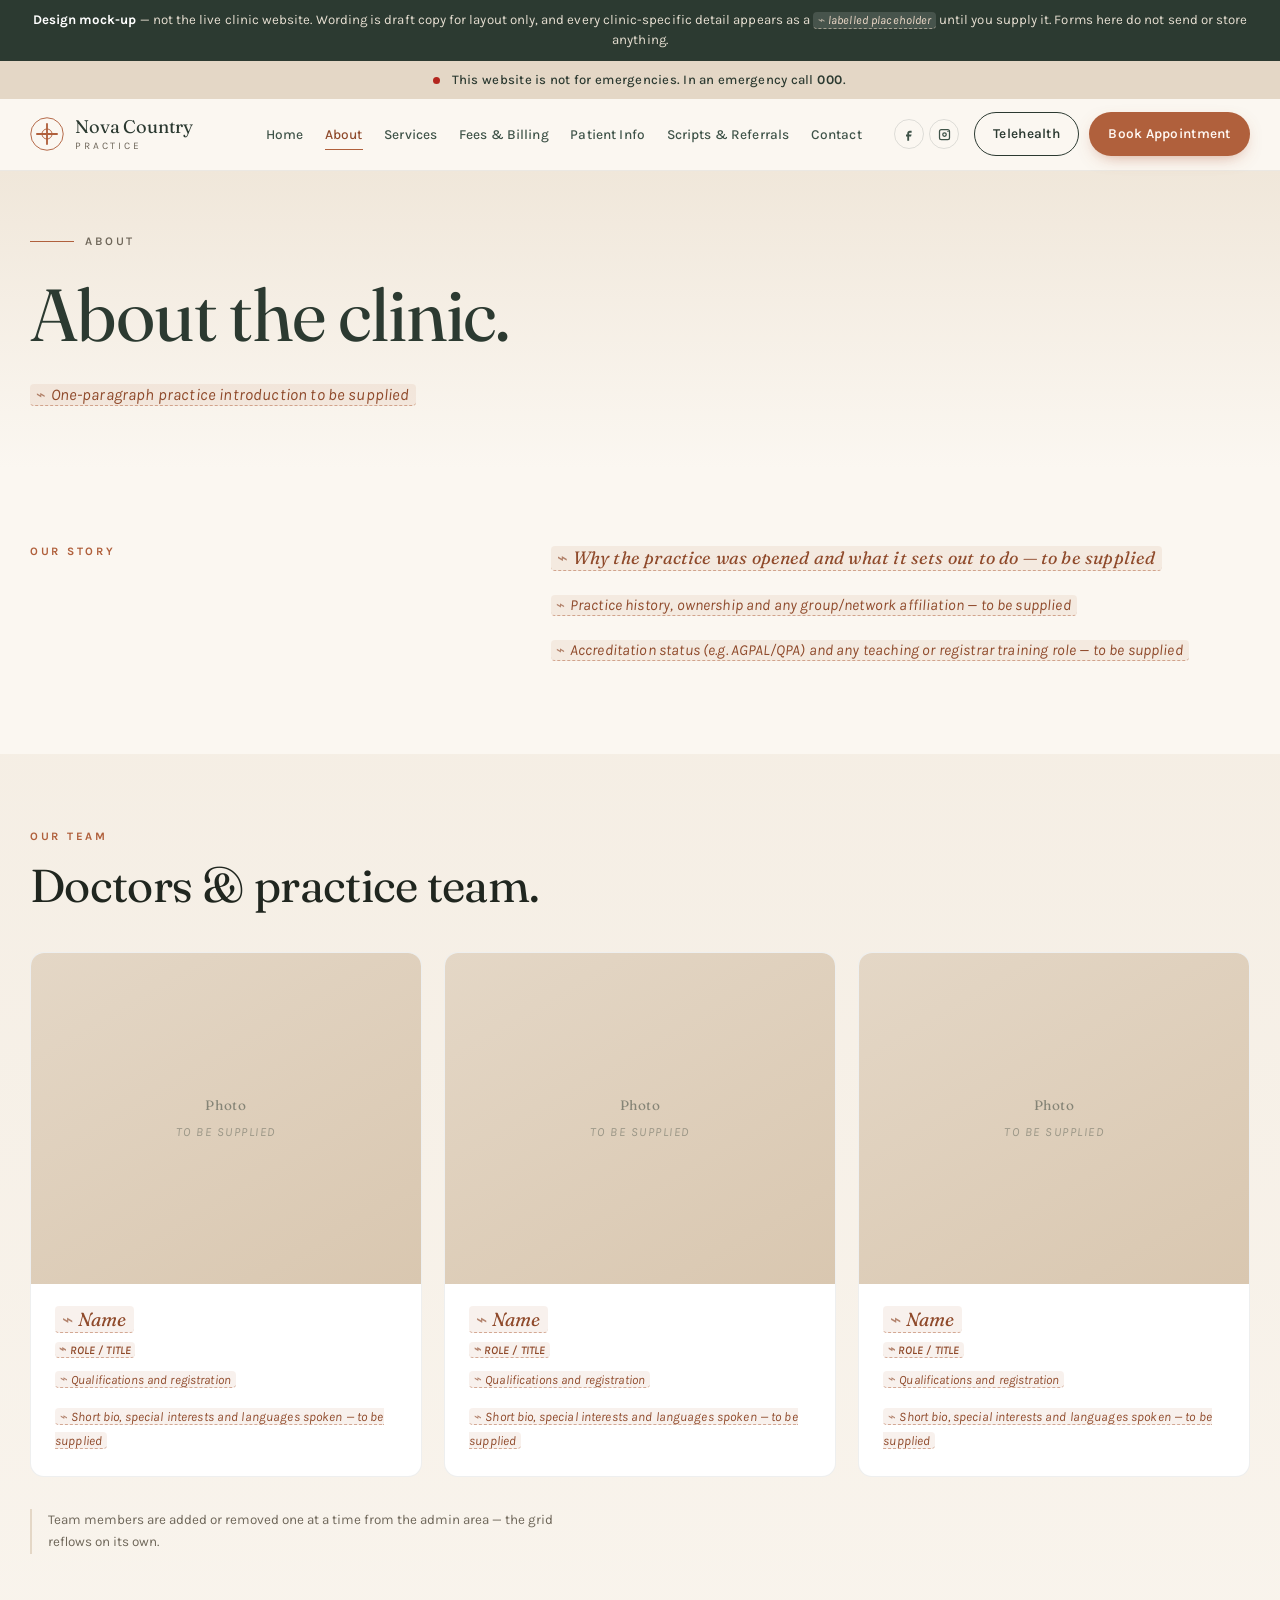
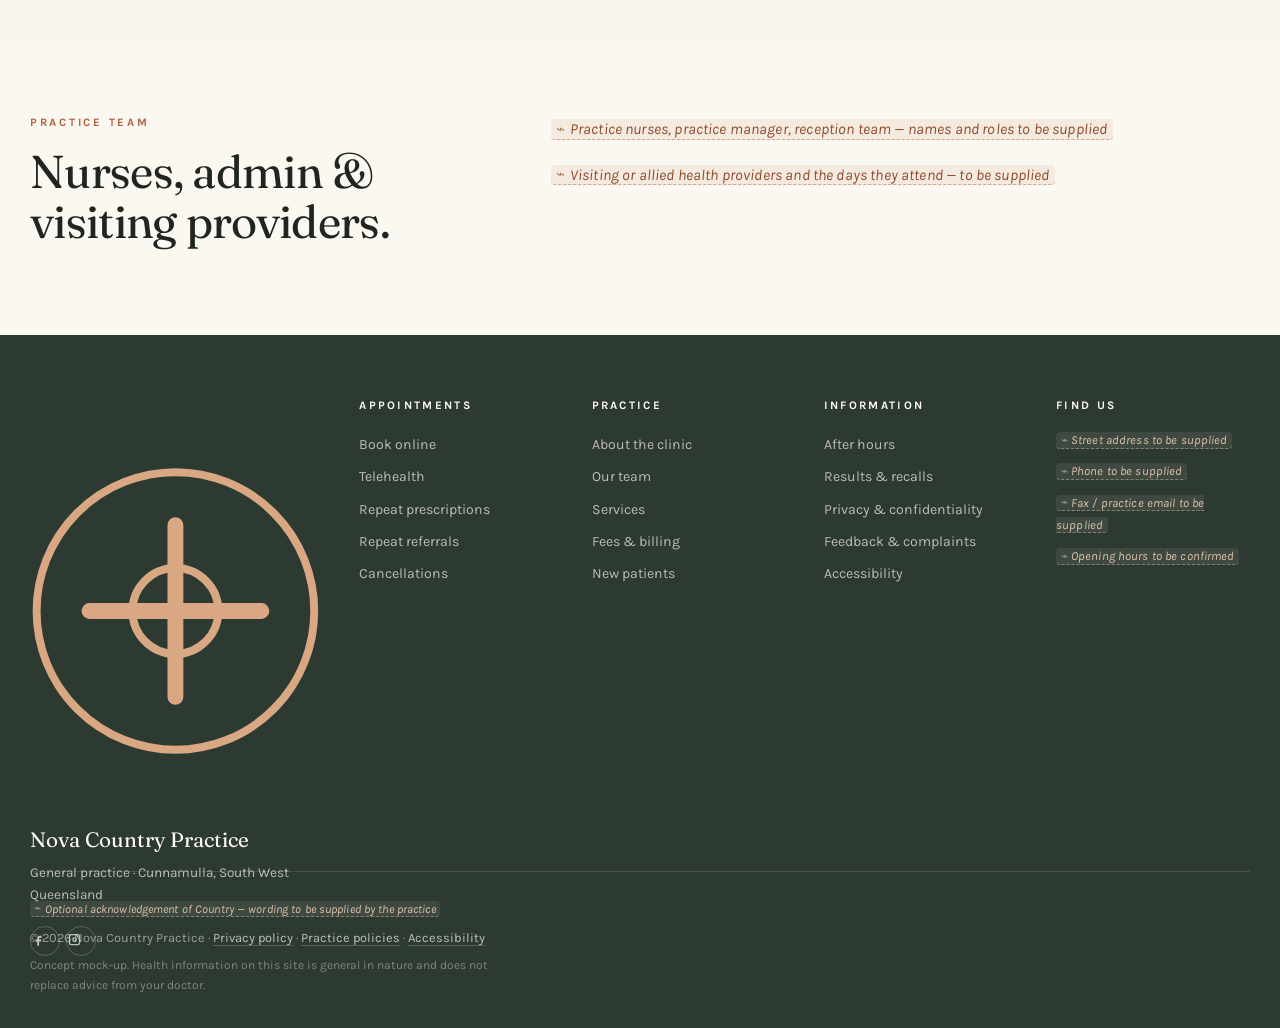
==== about.html @ 1c0fbe4e "Rural clinic website design mock-up" ====
<!doctype html>
<html lang="en-AU">
<head>
<meta charset="utf-8">
<meta name="viewport" content="width=device-width, initial-scale=1">
<title>About the clinic — Nova Country Practice | Design mock-up</title>
<meta name="description" content="About Nova Country Practice and the team.">
<meta name="robots" content="noindex, nofollow">
<link rel="preconnect" href="https://fonts.googleapis.com">
<link rel="preconnect" href="https://fonts.gstatic.com" crossorigin>
<link href="https://fonts.googleapis.com/css2?family=Fraunces:opsz,wght@9..144,300;9..144,400;9..144,500;9..144,600&family=Karla:wght@300;400;500;600;700&display=swap" rel="stylesheet">
<link rel="stylesheet" href="styles.css">
</head>
<body>
<a class="skip" href="#main">Skip to content</a>

<div class="demobar" role="note">
  <strong>Design mock-up</strong> &mdash; not the live clinic website. Wording is draft copy for layout only, and every clinic-specific detail appears as a
  <span class="ph ph--inline">labelled placeholder</span> until you supply it. Forms here do not send or store anything.
</div>

<div class="emerg" role="note">
  <span class="dot" aria-hidden="true"></span>
  This website is not for emergencies. In an emergency call <strong>000</strong>.
</div>

<header class="site">
  <div class="wrap hdr">
    <a class="brand" href="index.html">
      <span class="mark" aria-hidden="true">
        <svg viewBox="0 0 44 44"><circle cx="22" cy="22" r="21" fill="none" stroke="currentColor" stroke-width="1.2"/><path d="M22 9v26M9 22h26" stroke="currentColor" stroke-width="2.4" stroke-linecap="round"/><circle cx="22" cy="22" r="6.5" fill="none" stroke="currentColor" stroke-width="1.2"/></svg>
      </span>
      <span class="brandtext">
        <span class="bt1">Nova Country</span>
        <span class="bt2">Practice</span>
      </span>
    </a>

    <nav class="mainnav" aria-label="Main"><a href="index.html">Home</a><a href="about.html" class="on">About</a><a href="services.html">Services</a><a href="fees.html">Fees &amp; Billing</a><a href="patient-info.html">Patient Info</a><a href="requests.html">Scripts &amp; Referrals</a><a href="contact.html">Contact</a></nav>

    <div class="hdr-actions">
      <div class="socials">
        <a href="#" aria-label="Facebook (link to be supplied)"><svg viewBox="0 0 24 24" aria-hidden="true"><path d="M14 9h3V6h-3c-2.2 0-4 1.8-4 4v2H8v3h2v7h3v-7h3l1-3h-4v-2c0-.6.4-1 1-1z"/></svg></a>
        <a href="#" aria-label="Instagram (link to be supplied)"><svg viewBox="0 0 24 24" aria-hidden="true"><path d="M7 3h10a4 4 0 0 1 4 4v10a4 4 0 0 1-4 4H7a4 4 0 0 1-4-4V7a4 4 0 0 1 4-4zm0 2a2 2 0 0 0-2 2v10c0 1.1.9 2 2 2h10a2 2 0 0 0 2-2V7a2 2 0 0 0-2-2H7zm5 3.2a3.8 3.8 0 1 1 0 7.6 3.8 3.8 0 0 1 0-7.6zm0 2a1.8 1.8 0 1 0 0 3.6 1.8 1.8 0 0 0 0-3.6zM17.5 6a1 1 0 1 1 0 2 1 1 0 0 1 0-2z"/></svg></a>
      </div>
      <a class="btn btn--tele" href="#">Telehealth</a>
      <a class="btn btn--book" href="#">Book Appointment</a>
    </div>

    <button class="burger" aria-label="Menu" aria-expanded="false"><span></span><span></span><span></span></button>
  </div>
  <div class="mobnav" hidden><a href="index.html">Home</a><a href="about.html" class="on">About</a><a href="services.html">Services</a><a href="fees.html">Fees &amp; Billing</a><a href="patient-info.html">Patient Info</a><a href="requests.html">Scripts &amp; Referrals</a><a href="contact.html">Contact</a>
    <div class="mobcta"><a class="btn btn--tele" href="#">Telehealth</a><a class="btn btn--book" href="#">Book Appointment</a></div>
  </div>
</header>
<main id="main">

<section class="phead">
  <div class="wrap">
    <p class="eyebrow"><span class="rule"></span> About</p>
    <h1>About the clinic.</h1>
    <p class="lede"><span class="ph">One-paragraph practice introduction to be supplied</span></p>
  </div>
</section>

<section class="pad">
  <div class="wrap two">
    <div class="two-l"><p class="kicker">Our story</p></div>
    <div class="two-r">
      <p class="big"><span class="ph">Why the practice was opened and what it sets out to do — to be supplied</span></p>
      <p><span class="ph">Practice history, ownership and any group/network affiliation — to be supplied</span></p>
      <p><span class="ph">Accreditation status (e.g. AGPAL/QPA) and any teaching or registrar training role — to be supplied</span></p>
    </div>
  </div>
</section>

<section class="pad alt" id="team">
  <div class="wrap">
    <div class="sechead"><div><p class="kicker">Our team</p><h2>Doctors &amp; practice team.</h2></div></div>
    <div class="team">
      <article class="tm">
        <div class="tm-img"><span class="imgph small">Photo<br><em>to be supplied</em></span></div>
        <h3><span class="ph">Name</span></h3>
        <p class="tm-role"><span class="ph">Role / title</span></p>
        <p class="tm-q"><span class="ph">Qualifications and registration</span></p>
        <p><span class="ph">Short bio, special interests and languages spoken — to be supplied</span></p>
      </article><article class="tm">
        <div class="tm-img"><span class="imgph small">Photo<br><em>to be supplied</em></span></div>
        <h3><span class="ph">Name</span></h3>
        <p class="tm-role"><span class="ph">Role / title</span></p>
        <p class="tm-q"><span class="ph">Qualifications and registration</span></p>
        <p><span class="ph">Short bio, special interests and languages spoken — to be supplied</span></p>
      </article><article class="tm">
        <div class="tm-img"><span class="imgph small">Photo<br><em>to be supplied</em></span></div>
        <h3><span class="ph">Name</span></h3>
        <p class="tm-role"><span class="ph">Role / title</span></p>
        <p class="tm-q"><span class="ph">Qualifications and registration</span></p>
        <p><span class="ph">Short bio, special interests and languages spoken — to be supplied</span></p>
      </article>
    </div>
    <p class="secnote">Team members are added or removed one at a time from the admin area &mdash; the grid reflows on its own.</p>
  </div>
</section>

<section class="pad">
  <div class="wrap two">
    <div class="two-l"><p class="kicker">Practice team</p><h2>Nurses, admin &amp; visiting providers.</h2></div>
    <div class="two-r">
      <p><span class="ph">Practice nurses, practice manager, reception team — names and roles to be supplied</span></p>
      <p><span class="ph">Visiting or allied health providers and the days they attend — to be supplied</span></p>
    </div>
  </div>
</section>

</main>
<footer class="site">
  <div class="wrap">
    <div class="fgrid">
      <div class="fcol fbrand">
        <span class="mark" aria-hidden="true"><svg viewBox="0 0 44 44"><circle cx="22" cy="22" r="21" fill="none" stroke="currentColor" stroke-width="1.2"/><path d="M22 9v26M9 22h26" stroke="currentColor" stroke-width="2.4" stroke-linecap="round"/><circle cx="22" cy="22" r="6.5" fill="none" stroke="currentColor" stroke-width="1.2"/></svg></span>
        <p class="fname">Nova Country Practice</p>
        <p class="fsub">General practice &middot; Cunnamulla, South West Queensland</p>
        <div class="socials socials--f">
          <a href="#" aria-label="Facebook (link to be supplied)"><svg viewBox="0 0 24 24" aria-hidden="true"><path d="M14 9h3V6h-3c-2.2 0-4 1.8-4 4v2H8v3h2v7h3v-7h3l1-3h-4v-2c0-.6.4-1 1-1z"/></svg></a>
          <a href="#" aria-label="Instagram (link to be supplied)"><svg viewBox="0 0 24 24" aria-hidden="true"><path d="M7 3h10a4 4 0 0 1 4 4v10a4 4 0 0 1-4 4H7a4 4 0 0 1-4-4V7a4 4 0 0 1 4-4zm0 2a2 2 0 0 0-2 2v10c0 1.1.9 2 2 2h10a2 2 0 0 0 2-2V7a2 2 0 0 0-2-2H7zm5 3.2a3.8 3.8 0 1 1 0 7.6 3.8 3.8 0 0 1 0-7.6zm0 2a1.8 1.8 0 1 0 0 3.6 1.8 1.8 0 0 0 0-3.6zM17.5 6a1 1 0 1 1 0 2 1 1 0 0 1 0-2z"/></svg></a>
        </div>
      </div>
      <div class="fcol">
        <h4>Appointments</h4>
        <a href="#">Book online</a>
        <a href="#">Telehealth</a>
        <a href="requests.html">Repeat prescriptions</a>
        <a href="requests.html">Repeat referrals</a>
        <a href="patient-info.html#cancel">Cancellations</a>
      </div>
      <div class="fcol">
        <h4>Practice</h4>
        <a href="about.html">About the clinic</a>
        <a href="about.html#team">Our team</a>
        <a href="services.html">Services</a>
        <a href="fees.html">Fees &amp; billing</a>
        <a href="patient-info.html#new">New patients</a>
      </div>
      <div class="fcol">
        <h4>Information</h4>
        <a href="patient-info.html#afterhours">After hours</a>
        <a href="patient-info.html#results">Results &amp; recalls</a>
        <a href="patient-info.html#privacy">Privacy &amp; confidentiality</a>
        <a href="patient-info.html#feedback">Feedback &amp; complaints</a>
        <a href="patient-info.html#access">Accessibility</a>
      </div>
      <div class="fcol">
        <h4>Find us</h4>
        <p class="fline"><span class="ph">Street address to be supplied</span></p>
        <p class="fline"><span class="ph">Phone to be supplied</span></p>
        <p class="fline"><span class="ph">Fax / practice email to be supplied</span></p>
        <p class="fline"><span class="ph">Opening hours to be confirmed</span></p>
      </div>
    </div>
    <div class="fbot">
      <p class="ack"><span class="ph">Optional acknowledgement of Country — wording to be supplied by the practice</span></p>
      <p class="fmeta">&copy; <span class="yr">2026</span> Nova Country Practice &middot; <a href="patient-info.html#privacy">Privacy policy</a> &middot; <a href="patient-info.html#policies">Practice policies</a> &middot; <a href="patient-info.html#access">Accessibility</a></p>
      <p class="fmeta small">Concept mock-up. Health information on this site is general in nature and does not replace advice from your doctor.</p>
    </div>
  </div>
</footer>
<script src="app.js"></script>
</body>
</html>
---- styles.css ----
/* Nova Country Practice — concept mock-up
   Palette: bone / sand / clay / eucalypt. Type: Fraunces + Karla. */

:root{
  --bone:#FBF7F1;
  --sand:#F0E7DA;
  --sand-2:#E4D7C6;
  --clay:#B0603C;
  --clay-dk:#8F4A2B;
  --euc:#2C3A31;
  --euc-2:#3F5348;
  --sage:#7E9080;
  --ink:#20261F;
  --muted:#6E6659;
  --line:rgba(44,58,49,.14);
  --line-2:rgba(44,58,49,.08);
  --white:#fff;
  --shadow:0 1px 2px rgba(44,58,49,.05), 0 8px 24px -12px rgba(44,58,49,.18);
  --shadow-lg:0 2px 4px rgba(44,58,49,.05), 0 24px 60px -24px rgba(44,58,49,.28);
  --r:14px;
  --maxw:1220px;
  --serif:"Fraunces",Georgia,"Times New Roman",serif;
  --sans:"Karla","Helvetica Neue",Helvetica,sans-serif;
}

*,*::before,*::after{box-sizing:border-box}
html{-webkit-text-size-adjust:100%;scroll-behavior:smooth;scroll-padding-top:120px}
body{
  margin:0;background:var(--bone);color:var(--ink);
  font-family:var(--sans);font-size:17px;line-height:1.65;font-weight:400;
  -webkit-font-smoothing:antialiased;
}
img{max-width:100%;display:block}
a{color:inherit}
h1,h2,h3,h4{font-family:var(--serif);font-weight:400;letter-spacing:-.015em;line-height:1.08;margin:0}
h1{font-size:clamp(2.6rem,6.4vw,4.6rem)}
h2{font-size:clamp(1.9rem,3.6vw,2.9rem)}
h3{font-size:1.32rem;line-height:1.25}
h4{font-size:1.05rem;letter-spacing:0}
p{margin:0 0 1em}
em{font-style:italic}
.wrap{width:min(100% - 2.6rem,var(--maxw));margin-inline:auto}

.skip{position:absolute;left:-9999px;top:0;background:var(--euc);color:var(--bone);padding:.7rem 1.1rem;z-index:200;border-radius:0 0 8px 0}
.skip:focus{left:0}
:focus-visible{outline:2.5px solid var(--clay);outline-offset:3px;border-radius:3px}

/* ---------- placeholder chips ---------- */
.ph{
  display:inline;background:rgba(176,96,60,.09);color:var(--clay-dk);
  border-bottom:1.5px dashed rgba(176,96,60,.5);
  padding:.06em .38em;border-radius:4px;
  font-size:.9em;font-style:italic;letter-spacing:.01em;
}
.ph::before{content:"⌁ ";font-style:normal;opacity:.65}
.ph--inline{background:rgba(176,96,60,.14)}

/* ---------- top bars ---------- */
.demobar{
  background:var(--euc);color:#E7DFD2;font-size:.83rem;line-height:1.55;
  padding:.62rem 1.3rem;text-align:center;letter-spacing:.005em;
}
.demobar strong{color:var(--white);font-weight:700}
.demobar .ph{background:rgba(255,255,255,.13);color:#F0DCCB;border-bottom-color:rgba(240,220,203,.55)}
.emerg{
  background:var(--sand-2);color:var(--euc);font-size:.82rem;font-weight:500;
  padding:.5rem 1.3rem;text-align:center;letter-spacing:.02em;
}
.emerg strong{font-weight:700;letter-spacing:.06em}
.emerg .dot{display:inline-block;width:7px;height:7px;border-radius:50%;background:#B3261E;margin-right:.5rem;vertical-align:middle;animation:pulse 2.4s ease-in-out infinite}
@keyframes pulse{0%,100%{opacity:1}50%{opacity:.35}}

/* ---------- header ---------- */
header.site{position:sticky;top:0;z-index:100;background:rgba(251,247,241,.93);backdrop-filter:blur(12px);border-bottom:1px solid var(--line-2)}
.hdr{display:flex;align-items:center;gap:1.6rem;padding:.85rem 0}
.brand{display:flex;align-items:center;gap:.7rem;text-decoration:none;flex-shrink:0}
.mark{width:34px;height:34px;color:var(--clay);flex-shrink:0}
.mark svg{width:100%;height:100%;display:block}
.brandtext{display:flex;flex-direction:column;line-height:1}
.bt1{font-family:var(--serif);font-size:1.14rem;letter-spacing:-.01em;color:var(--euc)}
.bt2{font-family:var(--sans);font-size:.63rem;letter-spacing:.28em;text-transform:uppercase;color:var(--muted);margin-top:.3rem}

.mainnav{display:flex;gap:1.35rem;margin-left:auto;flex-wrap:wrap}
.mainnav a{
  text-decoration:none;font-size:.855rem;font-weight:500;color:var(--euc-2);
  letter-spacing:.01em;padding:.35rem 0;position:relative;white-space:nowrap;
}
.mainnav a::after{content:"";position:absolute;left:0;right:100%;bottom:.05rem;height:1.5px;background:var(--clay);transition:right .28s cubic-bezier(.2,.7,.3,1)}
.mainnav a:hover::after,.mainnav a.on::after{right:0}
.mainnav a.on{color:var(--clay-dk)}

.hdr-actions{display:flex;align-items:center;gap:.6rem;margin-left:.4rem}
.socials{display:flex;gap:.35rem;margin-right:.3rem}
.socials a{width:30px;height:30px;display:grid;place-items:center;border:1px solid var(--line);border-radius:50%;color:var(--euc-2);transition:.22s}
.socials a svg{width:15px;height:15px;fill:currentColor}
.socials a:hover{background:var(--euc);color:var(--bone);border-color:var(--euc)}

.btn{
  display:inline-flex;align-items:center;justify-content:center;gap:.5rem;
  font-family:var(--sans);font-size:.85rem;font-weight:600;letter-spacing:.02em;
  text-decoration:none;padding:.62rem 1.15rem;border-radius:999px;border:1.5px solid transparent;
  cursor:pointer;transition:transform .2s cubic-bezier(.2,.7,.3,1),background .2s,color .2s,box-shadow .2s;white-space:nowrap;
}
.btn--book{background:var(--clay);color:#FFF8F3;box-shadow:0 6px 18px -8px rgba(176,96,60,.7)}
.btn--book:hover{background:var(--clay-dk);transform:translateY(-2px)}
.btn--tele{background:transparent;color:var(--euc);border-color:var(--euc)}
.btn--tele:hover{background:var(--euc);color:var(--bone);transform:translateY(-2px)}
.btn--outline{background:var(--white);color:var(--euc);border-color:var(--line);box-shadow:var(--shadow)}
.btn--outline:hover{border-color:var(--euc);transform:translateY(-2px)}
.btn.big{font-size:.95rem;padding:.92rem 1.7rem}

.burger{display:none;background:none;border:0;padding:.5rem;cursor:pointer;flex-direction:column;gap:5px;margin-left:auto}
.burger span{display:block;width:24px;height:1.8px;background:var(--euc);transition:.25s}
.burger[aria-expanded="true"] span:nth-child(1){transform:translateY(6.8px) rotate(45deg)}
.burger[aria-expanded="true"] span:nth-child(2){opacity:0}
.burger[aria-expanded="true"] span:nth-child(3){transform:translateY(-6.8px) rotate(-45deg)}
.mobnav{display:none;flex-direction:column;padding:.5rem 1.3rem 1.4rem;border-top:1px solid var(--line-2);background:var(--bone)}
.mobnav a{text-decoration:none;padding:.75rem 0;border-bottom:1px solid var(--line-2);font-weight:500;font-size:1rem}
.mobcta{display:flex;gap:.6rem;margin-top:1.1rem}
.mobcta .btn{flex:1}

/* ---------- hero ---------- */
.hero{position:relative;overflow:hidden;background:
  radial-gradient(80% 120% at 88% 8%,rgba(224,207,186,.85) 0%,rgba(240,231,218,0) 60%),
  linear-gradient(180deg,var(--bone) 0%,var(--sand) 100%)}
.hero-in{display:grid;grid-template-columns:1.05fr .95fr;gap:4rem;align-items:center;padding:5.2rem 0 5.6rem;position:relative;z-index:2}
.eyebrow{display:flex;align-items:center;gap:.7rem;font-size:.73rem;letter-spacing:.24em;text-transform:uppercase;color:var(--muted);font-weight:600;margin-bottom:1.5rem}
.eyebrow .rule{width:44px;height:1.5px;background:var(--clay);display:block}
.hero h1{color:var(--euc)}
.hero h1 em{color:var(--clay);font-style:italic}
.lede{font-size:1.13rem;color:var(--muted);max-width:34ch;margin-top:1.5rem;line-height:1.7}
.hero-cta{display:flex;gap:.8rem;flex-wrap:wrap;margin-top:2.2rem}
.hero-note{font-size:.85rem;color:var(--muted);margin-top:1.4rem}

.hero-copy>*{animation:rise .8s cubic-bezier(.2,.7,.3,1) backwards}
.hero-copy>*:nth-child(1){animation-delay:.05s}
.hero-copy>*:nth-child(2){animation-delay:.14s}
.hero-copy>*:nth-child(3){animation-delay:.23s}
.hero-copy>*:nth-child(4){animation-delay:.32s}
.hero-copy>*:nth-child(5){animation-delay:.4s}
@keyframes rise{from{opacity:0;transform:translateY(16px)}to{opacity:1;transform:none}}

.hero-art{position:relative;animation:rise .9s .3s cubic-bezier(.2,.7,.3,1) backwards}
.hero-img{
  aspect-ratio:4/4.5;border-radius:220px 220px 18px 18px;overflow:hidden;
  background:linear-gradient(150deg,var(--sand-2),#D9C7B0 55%,#CBB79E);
  display:grid;place-items:center;box-shadow:var(--shadow-lg);border:1px solid rgba(255,255,255,.5);
}
.imgph{
  font-family:var(--serif);font-size:1rem;color:rgba(44,58,49,.5);text-align:center;
  letter-spacing:.04em;line-height:1.6;padding:1rem;
}
.imgph em{display:block;font-size:.78rem;font-family:var(--sans);letter-spacing:.12em;text-transform:uppercase;margin-top:.4rem;opacity:.75}
.imgph.small{font-size:.85rem}
.hero-card{
  position:absolute;left:-2.2rem;bottom:2.4rem;background:var(--white);border-radius:var(--r);
  padding:1.1rem 1.3rem;box-shadow:var(--shadow-lg);border:1px solid var(--line-2);min-width:230px;
}
.hc-t{font-size:.68rem;letter-spacing:.2em;text-transform:uppercase;color:var(--clay);font-weight:700;margin:0 0 .5rem}
.hc-h{margin:0 0 .35rem;font-size:.9rem}
.hc-p{margin:0;font-size:.9rem}
.grain{position:absolute;inset:0;pointer-events:none;opacity:.35;z-index:1;
  background-image:url("data:image/svg+xml,%3Csvg xmlns='http://www.w3.org/2000/svg' width='160' height='160'%3E%3Cfilter id='n'%3E%3CfeTurbulence type='fractalNoise' baseFrequency='.85' numOctaves='3'/%3E%3C/filter%3E%3Crect width='160' height='160' filter='url(%23n)' opacity='.42'/%3E%3C/svg%3E")}

/* ---------- quick access ---------- */
.quick{margin-top:-2.6rem;position:relative;z-index:5;padding-bottom:4.5rem}
.qgrid{display:grid;grid-template-columns:repeat(4,1fr);gap:1px;background:var(--line);border:1px solid var(--line);border-radius:var(--r);overflow:hidden;box-shadow:var(--shadow-lg)}
.q{
  background:var(--white);padding:1.35rem 1.25rem 1.4rem;text-decoration:none;display:block;
  transition:background .25s,transform .25s;position:relative;
}
.q:hover{background:#FFFDFA}
.q-ico{display:grid;place-items:center;width:38px;height:38px;border-radius:11px;background:var(--sand);color:var(--clay);margin-bottom:.9rem;transition:background .3s,color .3s,transform .3s}
.q-ico svg{width:20px;height:20px}
.q:hover .q-ico{background:var(--clay);color:#FFF6EF;transform:translateY(-2px)}
.q-t{display:block;font-family:var(--serif);font-size:1.06rem;color:var(--euc);margin-bottom:.22rem}
.q-s{display:block;font-size:.8rem;color:var(--muted)}
.q::after{content:"→";position:absolute;right:1.1rem;top:1.2rem;color:var(--clay);opacity:0;transform:translateX(-6px);transition:.28s;font-size:.95rem}
.q:hover::after{opacity:1;transform:none}

/* ---------- generic sections ---------- */
.pad{padding:4.6rem 0}
.alt{background:linear-gradient(180deg,rgba(240,231,218,.55),rgba(240,231,218,.2))}
.kicker{font-size:.71rem;letter-spacing:.24em;text-transform:uppercase;color:var(--clay);font-weight:700;margin-bottom:.9rem}
.two{display:grid;grid-template-columns:.8fr 1.2fr;gap:3.4rem}
.two-l h2{margin-bottom:.9rem}
.two-r .big{font-size:1.24rem;font-family:var(--serif);line-height:1.5;color:var(--euc);margin-bottom:1.1rem}
.two-r p{color:var(--muted)}
.intro{padding:5rem 0 4rem}
.sechead{display:flex;justify-content:space-between;align-items:flex-end;gap:2rem;margin-bottom:2.6rem;flex-wrap:wrap}
.tlink{text-decoration:none;font-size:.87rem;font-weight:600;color:var(--clay-dk);border-bottom:1.5px solid rgba(176,96,60,.35);padding-bottom:.15rem;white-space:nowrap;transition:.2s}
.tlink em{font-style:normal;display:inline-block;transition:transform .25s}
.tlink:hover{border-color:var(--clay)}
.tlink:hover em{transform:translateX(4px)}
.secnote{font-size:.84rem;color:var(--muted);margin-top:2rem;padding-left:1rem;border-left:2px solid var(--sand-2);max-width:70ch}
.tiny{font-size:.82rem;color:var(--muted)}

/* ---------- services ---------- */
.services{padding:4.4rem 0 5rem}
.svcgrid{display:grid;grid-template-columns:repeat(3,1fr);gap:1.1rem}
.svc{
  background:var(--white);border:1px solid var(--line-2);border-radius:var(--r);padding:1.7rem 1.5rem 1.6rem;
  position:relative;transition:transform .3s cubic-bezier(.2,.7,.3,1),box-shadow .3s,border-color .3s;
}
.svc:hover{transform:translateY(-4px);box-shadow:var(--shadow-lg);border-color:rgba(176,96,60,.3)}
.svc-n{font-family:var(--serif);font-size:.78rem;color:var(--clay);letter-spacing:.14em;display:block;margin-bottom:.9rem}
.svc h3{color:var(--euc);margin-bottom:.6rem}
.svc p{font-size:.92rem;color:var(--muted);margin:0}
.svc-more{display:inline-block;margin-top:1rem;font-size:.82rem;font-weight:600;color:var(--clay-dk)}
.svc-more em{font-style:normal;display:inline-block;transition:transform .25s}
.svc:hover .svc-more em{transform:translateX(4px)}
.addbox{margin-top:2.6rem;background:var(--white);border:1px dashed rgba(176,96,60,.4);border-radius:var(--r);padding:1.6rem 1.7rem;max-width:62ch}
.addbox h3{margin-bottom:.5rem;font-size:1.1rem}
.addbox p{margin:0;font-size:.92rem;color:var(--muted)}

/* ---------- requests teaser ---------- */
.requests{padding:4.6rem 0;background:var(--euc);color:#E9E2D6}
.requests .kicker{color:#D9A882}
.requests h2{color:#FDF9F3}
.requests p{color:rgba(233,226,214,.82)}
.requests .btn--outline{background:transparent;color:#F3EDE3;border-color:rgba(255,255,255,.3)}
.requests .btn--outline:hover{background:#F3EDE3;color:var(--euc)}
.reqbtns{display:flex;gap:.7rem;flex-wrap:wrap;margin-top:1.6rem}
.notice{background:rgba(255,255,255,.06);border:1px solid rgba(255,255,255,.14);border-left:3px solid #D9A882;border-radius:10px;padding:1.5rem 1.6rem}
.notice h4{color:#FDF9F3;margin-bottom:.7rem}
.notice p:last-child{margin-bottom:0}
.notice strong{color:#FDF9F3}
.requests .ph{background:rgba(217,168,130,.18);color:#EBC9AC;border-bottom-color:rgba(235,201,172,.5)}

/* ---------- visit ---------- */
.visit{padding:4.8rem 0}
.visitgrid{display:grid;grid-template-columns:.9fr .9fr 1.2fr;gap:1.2rem}
.vcard{background:var(--white);border:1px solid var(--line-2);border-radius:var(--r);padding:1.7rem 1.6rem}
.vcard h3{margin-bottom:1.1rem;color:var(--euc)}
.vcard--map{padding:0;overflow:hidden}
.hours{width:100%;border-collapse:collapse;font-size:.9rem}
.hours th{text-align:left;font-weight:500;color:var(--euc);padding:.45rem 0;border-bottom:1px solid var(--line-2);font-family:var(--sans)}
.hours td{text-align:right;padding:.45rem 0;border-bottom:1px solid var(--line-2);color:var(--muted)}
.dl{display:grid;grid-template-columns:auto 1fr;gap:.55rem 1.2rem;margin:0;font-size:.9rem}
.dl dt{color:var(--euc);font-weight:600}
.dl dd{margin:0;color:var(--muted);text-align:right}
.mapph{
  height:100%;min-height:260px;display:grid;place-items:center;text-align:center;padding:1.5rem;
  background:
    linear-gradient(90deg,rgba(255,255,255,.55) 1px,transparent 1px) 0 0/38px 38px,
    linear-gradient(rgba(255,255,255,.55) 1px,transparent 1px) 0 0/38px 38px,
    linear-gradient(150deg,#DFD3C0,#E9E0D2);
  font-family:var(--serif);color:rgba(44,58,49,.55);font-size:1.05rem;line-height:1.5;
}
.mapph em{display:block;font-family:var(--sans);font-size:.76rem;letter-spacing:.06em;text-transform:uppercase;margin-top:.5rem;opacity:.8;font-style:normal;max-width:26ch}
.mapph.tall{min-height:330px;border-radius:var(--r);border:1px solid var(--line-2);margin-bottom:2rem}

/* ---------- after hours ---------- */
.afterhours{padding:4.4rem 0;background:linear-gradient(180deg,rgba(240,231,218,.35),rgba(240,231,218,.75))}
.ahgrid{display:grid;grid-template-columns:repeat(3,1fr);gap:1.1rem}
.ah{background:var(--white);border-radius:var(--r);padding:1.5rem 1.4rem;border:1px solid var(--line-2)}
.ah h4{color:var(--clay-dk);margin-bottom:.7rem;font-family:var(--sans);font-size:.74rem;letter-spacing:.2em;text-transform:uppercase;font-weight:700}
.ah p{font-size:.9rem;color:var(--muted)}
.ah p:last-child{margin-bottom:0}
.ahbig{font-family:var(--serif);font-size:1.6rem;color:var(--euc);margin-bottom:.6rem}
.ahbig strong{color:#B3261E;font-weight:400}

/* ---------- cta ---------- */
.cta{padding:5rem 0;background:var(--sand-2);text-align:center}
.ctain h2{color:var(--euc);margin-bottom:.7rem}
.ctain p{color:var(--muted)}
.ctain .hero-cta{justify-content:center}

/* ---------- page head ---------- */
.phead{padding:3.8rem 0 2.6rem;background:linear-gradient(180deg,var(--sand) 0%,rgba(240,231,218,0) 100%)}
.phead h1{color:var(--euc);max-width:18ch}
.phead .lede{max-width:60ch}

/* ---------- team ---------- */
.team{display:grid;grid-template-columns:repeat(3,1fr);gap:1.4rem}
.tm{background:var(--white);border:1px solid var(--line-2);border-radius:var(--r);overflow:hidden;padding-bottom:1.5rem}
.tm-img{aspect-ratio:4/3.4;background:linear-gradient(150deg,var(--sand-2),#D9C7B0);display:grid;place-items:center;margin-bottom:1.3rem}
.tm h3,.tm p{padding-inline:1.5rem}
.tm h3{margin-bottom:.4rem}
.tm-role{font-size:.8rem;letter-spacing:.14em;text-transform:uppercase;color:var(--clay);font-weight:600;margin-bottom:.5rem}
.tm-q{font-size:.88rem;color:var(--euc-2)}
.tm p:last-child{margin-bottom:0;font-size:.9rem;color:var(--muted)}

/* ---------- fees table ---------- */
.fees{width:100%;border-collapse:collapse;background:var(--white);border:1px solid var(--line-2);border-radius:var(--r);overflow:hidden;font-size:.92rem}
.fees th{background:var(--euc);color:#EFE8DC;text-align:left;padding:.85rem 1.1rem;font-family:var(--sans);font-weight:600;font-size:.78rem;letter-spacing:.1em;text-transform:uppercase}
.fees td{padding:.8rem 1.1rem;border-top:1px solid var(--line-2);color:var(--muted)}

/* ---------- patient info ---------- */
.piwrap{display:grid;grid-template-columns:250px 1fr;gap:3.4rem;align-items:start}
.pinav{position:sticky;top:150px;display:flex;flex-direction:column;gap:.15rem}
.pinav a{text-decoration:none;font-size:.88rem;color:var(--muted);padding:.34rem .7rem;border-left:2px solid var(--line-2);transition:.2s}
.pinav a:hover{color:var(--clay-dk);border-color:var(--clay);background:rgba(176,96,60,.05)}
.pibody{display:flex;flex-direction:column;gap:2.4rem}
.pi{background:var(--white);border:1px solid var(--line-2);border-radius:var(--r);padding:1.9rem 2rem;scroll-margin-top:140px}
.pi h2{font-size:1.5rem;color:var(--euc);margin-bottom:.9rem}
.pi p{color:var(--muted);font-size:.96rem}
.pi p:last-child{margin-bottom:0}

/* ---------- forms ---------- */
.formwarn{
  background:#FFF6EE;border:1px solid rgba(176,96,60,.35);border-left:3px solid var(--clay);
  border-radius:10px;padding:1rem 1.2rem;font-size:.89rem;color:var(--muted);margin-bottom:2.2rem;
}
.formwarn strong{color:var(--clay-dk)}
.tabs{display:flex;gap:.4rem;margin-bottom:2rem;flex-wrap:wrap}
.tab{
  text-decoration:none;font-size:.86rem;font-weight:600;padding:.6rem 1.2rem;border-radius:999px;
  border:1px solid var(--line);color:var(--euc-2);background:var(--white);transition:.2s
}
.tab:hover{border-color:var(--euc)}
.tab.on{background:var(--euc);color:var(--bone);border-color:var(--euc)}
.formwrap{display:grid;grid-template-columns:.75fr 1.25fr;gap:3rem;margin-bottom:4rem;scroll-margin-top:150px}
.fintro{position:sticky;top:150px;align-self:start}
.fintro h2{color:var(--euc);margin-bottom:.8rem;font-size:1.7rem}
.fintro p{color:var(--muted);font-size:.95rem}
.ticks{list-style:none;padding:0;margin:1.4rem 0 0;font-size:.88rem;color:var(--muted)}
.ticks li{padding-left:1.5rem;position:relative;margin-bottom:.7rem;line-height:1.55}
.ticks li::before{content:"";position:absolute;left:0;top:.5em;width:7px;height:7px;border-radius:50%;background:var(--clay);opacity:.55}
.frm{background:var(--white);border:1px solid var(--line-2);border-radius:var(--r);padding:2rem 2rem 1.9rem;box-shadow:var(--shadow)}
.frm fieldset{border:0;padding:0;margin:0 0 2rem}
.frm legend{font-family:var(--sans);font-size:.72rem;letter-spacing:.2em;text-transform:uppercase;color:var(--clay-dk);font-weight:700;margin-bottom:1.1rem;padding:0}
.fgrid2{display:grid;grid-template-columns:1fr 1fr;gap:1rem 1.2rem;margin-bottom:1rem}
.f{display:block;margin-bottom:1rem}
.flab{display:block;font-size:.83rem;font-weight:600;color:var(--euc);margin-bottom:.4rem}
.req{color:var(--clay)}
.f input,.f select,.f textarea{
  width:100%;font-family:var(--sans);font-size:.95rem;color:var(--ink);
  padding:.68rem .85rem;border:1px solid var(--line);border-radius:9px;background:#FDFBF8;
  transition:border-color .2s,box-shadow .2s;
}
.f input:focus,.f select:focus,.f textarea:focus{border-color:var(--clay);box-shadow:0 0 0 3px rgba(176,96,60,.12);outline:none}
.f input:disabled,.f select:disabled,.f textarea:disabled{background:var(--sand);color:var(--muted);cursor:not-allowed}
.f textarea{resize:vertical}
.fnote{display:block;font-size:.76rem;color:var(--muted);margin-top:.35rem}
.consent{display:flex;flex-direction:column;gap:.85rem}
.chk{display:flex;gap:.7rem;align-items:flex-start;font-size:.88rem;color:var(--muted);line-height:1.5;cursor:pointer}
.chk input{margin-top:.28rem;width:16px;height:16px;accent-color:var(--clay);flex-shrink:0}
.chk strong{color:var(--euc)}
.paybox{background:var(--sand);border-radius:10px;padding:1.1rem 1.2rem;margin-bottom:1.6rem;position:relative;font-size:.88rem;color:var(--muted)}
.paybox p{margin:0}
.paybox strong{color:var(--euc)}
.paylab{position:absolute;top:-.6rem;left:1.1rem;background:var(--euc);color:var(--bone);font-size:.62rem;letter-spacing:.16em;text-transform:uppercase;padding:.18rem .55rem;border-radius:999px;font-weight:700}
.formfoot{font-size:.8rem;color:var(--muted);margin:1.2rem 0 0}
.formfoot strong{color:#B3261E}
.formmsg{background:var(--euc);color:#EFE8DC;border-radius:10px;padding:.9rem 1.1rem;font-size:.87rem;margin-top:1rem}

/* ---------- contact ---------- */
.contactgrid{display:grid;grid-template-columns:1fr 1fr;gap:3.4rem}
.ccol h2{font-size:1.5rem;color:var(--euc);margin:0 0 1.1rem}
.ccol h2+.hours,.ccol h2+.dl{margin-bottom:1.4rem}
.ccol .hours{margin-bottom:1.2rem}
.ccol .dl{margin-bottom:1rem}
.ccol .hero-cta{margin-top:1.6rem}
.socials--big a{width:44px;height:44px}
.socials--big a svg{width:20px;height:20px}

/* ---------- footer ---------- */
footer.site{background:var(--euc);color:rgba(233,226,214,.78);padding:4rem 0 2rem;margin-top:0;font-size:.9rem}
footer .ph{background:rgba(255,255,255,.08);color:#E2C4AB;border-bottom-color:rgba(226,196,171,.45)}
.fgrid{display:grid;grid-template-columns:1.5fr repeat(4,1fr);gap:2.4rem}
.fcol h4{color:#FDF9F3;font-family:var(--sans);font-size:.72rem;letter-spacing:.2em;text-transform:uppercase;margin-bottom:1.1rem;font-weight:700}
.fcol a{display:block;text-decoration:none;padding:.28rem 0;color:rgba(233,226,214,.78);font-size:.88rem;transition:color .2s}
.fcol a:hover{color:#FDF9F3}
.fbrand .mark{color:#D9A882;margin-bottom:1rem}
.fname{font-family:var(--serif);font-size:1.3rem;color:#FDF9F3;margin-bottom:.3rem}
.fsub{font-size:.85rem;margin-bottom:1.2rem}
.socials--f a{border-color:rgba(255,255,255,.22);color:rgba(233,226,214,.8)}
.socials--f a:hover{background:#D9A882;color:var(--euc);border-color:#D9A882}
.fline{margin-bottom:.55rem;font-size:.85rem}
.fbot{border-top:1px solid rgba(255,255,255,.12);margin-top:3rem;padding-top:1.6rem;display:flex;flex-direction:column;gap:.5rem}
.ack{font-size:.82rem;margin:0}
.fmeta{font-size:.8rem;margin:0;color:rgba(233,226,214,.6)}
.fmeta a{color:rgba(233,226,214,.8);text-decoration:none;border-bottom:1px solid rgba(255,255,255,.2)}
.fmeta.small{font-size:.75rem;opacity:.75;max-width:70ch}

/* ---------- responsive ---------- */
@media (max-width:1080px){
  .mainnav{display:none}
  .burger{display:flex}
  .hdr-actions{display:none}
  .qgrid{grid-template-columns:repeat(2,1fr)}
  .svcgrid{grid-template-columns:repeat(2,1fr)}
  .visitgrid{grid-template-columns:1fr 1fr}
  .vcard--map{grid-column:1/-1;min-height:280px}
  .team{grid-template-columns:1fr 1fr}
  .fgrid{grid-template-columns:1fr 1fr 1fr}
}
@media (max-width:860px){
  body{font-size:16px}
  .hero-in{grid-template-columns:1fr;gap:3rem;padding:3.4rem 0 4rem}
  .hero-art{max-width:420px}
  .hero-card{left:auto;right:0;bottom:1.4rem}
  .lede{max-width:none}
  .two,.contactgrid,.piwrap,.formwrap{grid-template-columns:1fr;gap:2rem}
  .fintro{position:static}
  .pinav{position:static;flex-direction:row;flex-wrap:wrap;gap:.4rem}
  .pinav a{border-left:0;border:1px solid var(--line-2);border-radius:999px;font-size:.8rem}
  .ahgrid{grid-template-columns:1fr}
  .quick{margin-top:-1.5rem}
}
@media (max-width:620px){
  .qgrid{grid-template-columns:1fr}
  .svcgrid{grid-template-columns:1fr}
  .visitgrid{grid-template-columns:1fr}
  .team{grid-template-columns:1fr}
  .fgrid{grid-template-columns:1fr 1fr;gap:1.8rem}
  .fgrid2{grid-template-columns:1fr}
  .frm{padding:1.4rem 1.2rem}
  .fees{font-size:.82rem}
  .fees th,.fees td{padding:.6rem .7rem}
  .dl{grid-template-columns:1fr;gap:.15rem .5rem}
  .dl dd{text-align:left;margin-bottom:.6rem}
  .hero-card{position:static;margin-top:1.2rem;min-width:0}
}
@media (prefers-reduced-motion:reduce){
  *,*::before,*::after{animation-duration:.01ms!important;transition-duration:.01ms!important;scroll-behavior:auto!important}
}
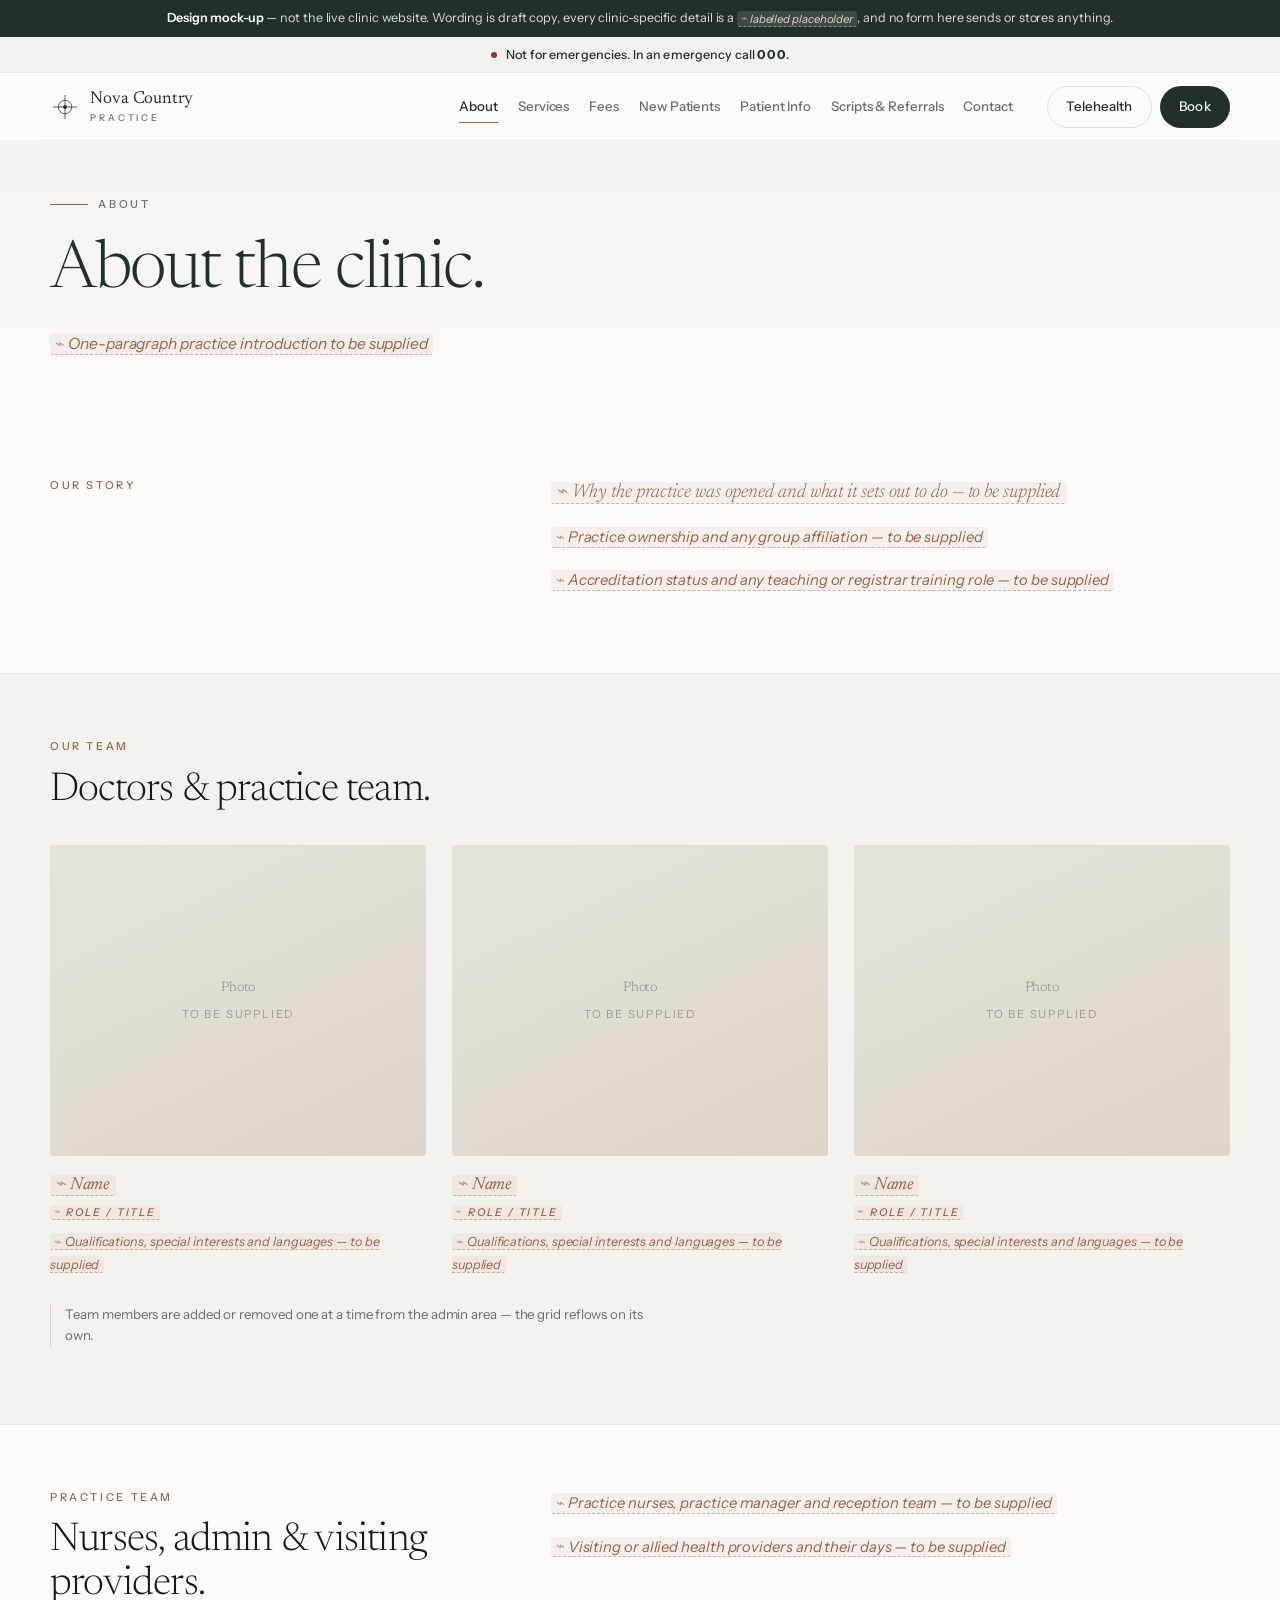
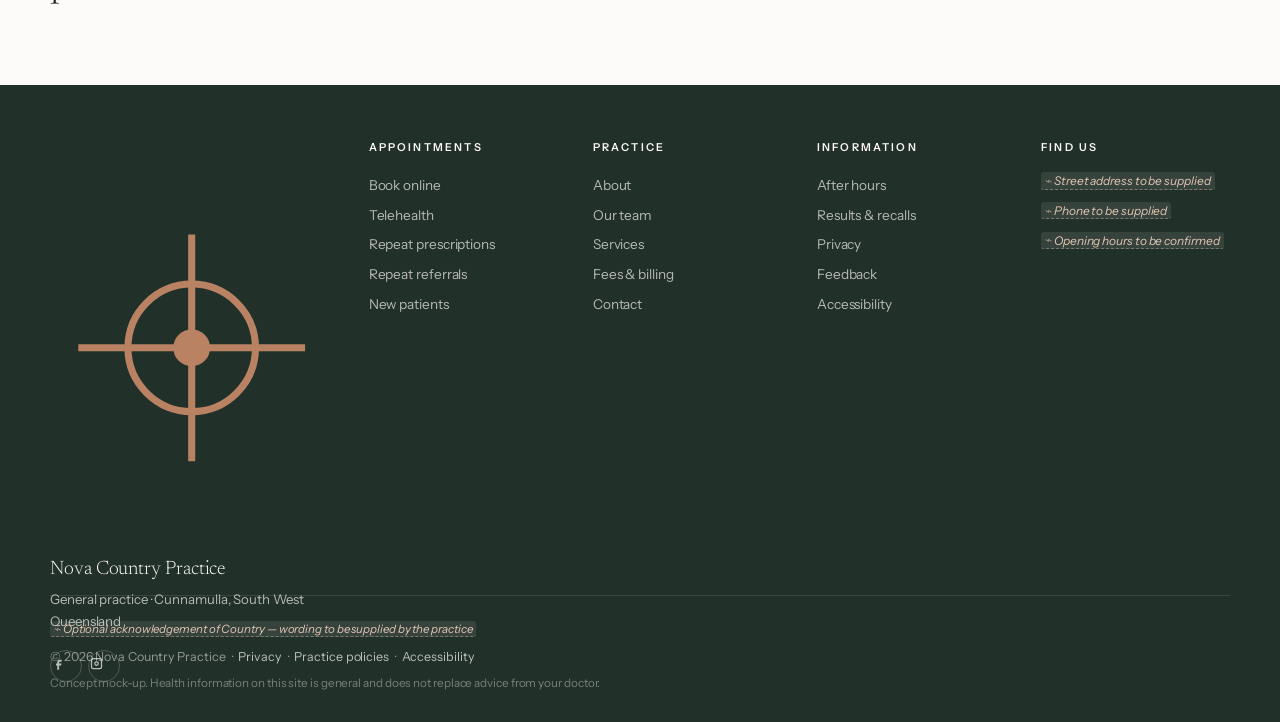
==== commit fb10c60c: "Round 2: premium refresh, shorter homepage, New Patients page, accordion patient info, AutoMed-first" ====
--- a/about.html
+++ b/about.html
@@ -8,49 +8,36 @@
 <meta name="robots" content="noindex, nofollow">
 <link rel="preconnect" href="https://fonts.googleapis.com">
 <link rel="preconnect" href="https://fonts.gstatic.com" crossorigin>
-<link href="https://fonts.googleapis.com/css2?family=Fraunces:opsz,wght@9..144,300;9..144,400;9..144,500;9..144,600&family=Karla:wght@300;400;500;600;700&display=swap" rel="stylesheet">
+<link href="https://fonts.googleapis.com/css2?family=Newsreader:ital,opsz,wght@0,6..72,200;0,6..72,300;0,6..72,400;1,6..72,300&family=Instrument+Sans:wght@400;500;600&display=swap" rel="stylesheet">
 <link rel="stylesheet" href="styles.css">
 </head>
 <body>
 <a class="skip" href="#main">Skip to content</a>
 
 <div class="demobar" role="note">
-  <strong>Design mock-up</strong> &mdash; not the live clinic website. Wording is draft copy for layout only, and every clinic-specific detail appears as a
-  <span class="ph ph--inline">labelled placeholder</span> until you supply it. Forms here do not send or store anything.
+  <strong>Design mock-up</strong> &mdash; not the live clinic website. Wording is draft copy, every clinic-specific detail is a
+  <span class="ph ph--inline">labelled placeholder</span>, and no form here sends or stores anything.
 </div>
 
 <div class="emerg" role="note">
-  <span class="dot" aria-hidden="true"></span>
-  This website is not for emergencies. In an emergency call <strong>000</strong>.
+  <span class="dot" aria-hidden="true"></span> Not for emergencies. In an emergency call <strong>000</strong>.
 </div>
 
 <header class="site">
   <div class="wrap hdr">
-    <a class="brand" href="index.html">
-      <span class="mark" aria-hidden="true">
-        <svg viewBox="0 0 44 44"><circle cx="22" cy="22" r="21" fill="none" stroke="currentColor" stroke-width="1.2"/><path d="M22 9v26M9 22h26" stroke="currentColor" stroke-width="2.4" stroke-linecap="round"/><circle cx="22" cy="22" r="6.5" fill="none" stroke="currentColor" stroke-width="1.2"/></svg>
-      </span>
-      <span class="brandtext">
-        <span class="bt1">Nova Country</span>
-        <span class="bt2">Practice</span>
-      </span>
+    <a class="brand" href="index.html" aria-label="Nova Country Practice — home">
+      <span class="mark"><svg viewBox="0 0 40 40" fill="none" aria-hidden="true"><path d="M20 4v32M4 20h32" stroke="currentColor" stroke-width="1"/><circle cx="20" cy="20" r="9" stroke="currentColor" stroke-width="1"/><circle cx="20" cy="20" r="2.6" fill="currentColor"/></svg></span>
+      <span class="brandtext"><span class="bt1">Nova Country</span><span class="bt2">Practice</span></span>
     </a>
-
-    <nav class="mainnav" aria-label="Main"><a href="index.html">Home</a><a href="about.html" class="on">About</a><a href="services.html">Services</a><a href="fees.html">Fees &amp; Billing</a><a href="patient-info.html">Patient Info</a><a href="requests.html">Scripts &amp; Referrals</a><a href="contact.html">Contact</a></nav>
-
+    <nav class="mainnav" aria-label="Main"><a href="about.html" class="on">About</a><a href="services.html">Services</a><a href="fees.html">Fees</a><a href="new-patients.html">New Patients</a><a href="patient-info.html">Patient Info</a><a href="requests.html">Scripts &amp; Referrals</a><a href="contact.html">Contact</a></nav>
     <div class="hdr-actions">
-      <div class="socials">
-        <a href="#" aria-label="Facebook (link to be supplied)"><svg viewBox="0 0 24 24" aria-hidden="true"><path d="M14 9h3V6h-3c-2.2 0-4 1.8-4 4v2H8v3h2v7h3v-7h3l1-3h-4v-2c0-.6.4-1 1-1z"/></svg></a>
-        <a href="#" aria-label="Instagram (link to be supplied)"><svg viewBox="0 0 24 24" aria-hidden="true"><path d="M7 3h10a4 4 0 0 1 4 4v10a4 4 0 0 1-4 4H7a4 4 0 0 1-4-4V7a4 4 0 0 1 4-4zm0 2a2 2 0 0 0-2 2v10c0 1.1.9 2 2 2h10a2 2 0 0 0 2-2V7a2 2 0 0 0-2-2H7zm5 3.2a3.8 3.8 0 1 1 0 7.6 3.8 3.8 0 0 1 0-7.6zm0 2a1.8 1.8 0 1 0 0 3.6 1.8 1.8 0 0 0 0-3.6zM17.5 6a1 1 0 1 1 0 2 1 1 0 0 1 0-2z"/></svg></a>
-      </div>
-      <a class="btn btn--tele" href="#">Telehealth</a>
-      <a class="btn btn--book" href="#">Book Appointment</a>
+      <a class="btn btn--ghost" href="#">Telehealth</a>
+      <a class="btn btn--solid" href="#">Book</a>
     </div>
-
     <button class="burger" aria-label="Menu" aria-expanded="false"><span></span><span></span><span></span></button>
   </div>
-  <div class="mobnav" hidden><a href="index.html">Home</a><a href="about.html" class="on">About</a><a href="services.html">Services</a><a href="fees.html">Fees &amp; Billing</a><a href="patient-info.html">Patient Info</a><a href="requests.html">Scripts &amp; Referrals</a><a href="contact.html">Contact</a>
-    <div class="mobcta"><a class="btn btn--tele" href="#">Telehealth</a><a class="btn btn--book" href="#">Book Appointment</a></div>
+  <div class="mobnav" hidden><a href="about.html" class="on">About</a><a href="services.html">Services</a><a href="fees.html">Fees</a><a href="new-patients.html">New Patients</a><a href="patient-info.html">Patient Info</a><a href="requests.html">Scripts &amp; Referrals</a><a href="contact.html">Contact</a>
+    <div class="mobcta"><a class="btn btn--ghost" href="#">Telehealth</a><a class="btn btn--solid" href="#">Book Appointment</a></div>
   </div>
 </header>
 <main id="main">
@@ -67,9 +54,9 @@
   <div class="wrap two">
     <div class="two-l"><p class="kicker">Our story</p></div>
     <div class="two-r">
-      <p class="big"><span class="ph">Why the practice was opened and what it sets out to do — to be supplied</span></p>
-      <p><span class="ph">Practice history, ownership and any group/network affiliation — to be supplied</span></p>
-      <p><span class="ph">Accreditation status (e.g. AGPAL/QPA) and any teaching or registrar training role — to be supplied</span></p>
+      <p class="statement"><span class="ph">Why the practice was opened and what it sets out to do — to be supplied</span></p>
+      <p class="muted"><span class="ph">Practice ownership and any group affiliation — to be supplied</span></p>
+      <p class="muted"><span class="ph">Accreditation status and any teaching or registrar training role — to be supplied</span></p>
     </div>
   </div>
 </section>
@@ -82,20 +69,17 @@
         <div class="tm-img"><span class="imgph small">Photo<br><em>to be supplied</em></span></div>
         <h3><span class="ph">Name</span></h3>
         <p class="tm-role"><span class="ph">Role / title</span></p>
-        <p class="tm-q"><span class="ph">Qualifications and registration</span></p>
-        <p><span class="ph">Short bio, special interests and languages spoken — to be supplied</span></p>
+        <p class="muted"><span class="ph">Qualifications, special interests and languages — to be supplied</span></p>
       </article><article class="tm">
         <div class="tm-img"><span class="imgph small">Photo<br><em>to be supplied</em></span></div>
         <h3><span class="ph">Name</span></h3>
         <p class="tm-role"><span class="ph">Role / title</span></p>
-        <p class="tm-q"><span class="ph">Qualifications and registration</span></p>
-        <p><span class="ph">Short bio, special interests and languages spoken — to be supplied</span></p>
+        <p class="muted"><span class="ph">Qualifications, special interests and languages — to be supplied</span></p>
       </article><article class="tm">
         <div class="tm-img"><span class="imgph small">Photo<br><em>to be supplied</em></span></div>
         <h3><span class="ph">Name</span></h3>
         <p class="tm-role"><span class="ph">Role / title</span></p>
-        <p class="tm-q"><span class="ph">Qualifications and registration</span></p>
-        <p><span class="ph">Short bio, special interests and languages spoken — to be supplied</span></p>
+        <p class="muted"><span class="ph">Qualifications, special interests and languages — to be supplied</span></p>
       </article>
     </div>
     <p class="secnote">Team members are added or removed one at a time from the admin area &mdash; the grid reflows on its own.</p>
@@ -106,8 +90,8 @@
   <div class="wrap two">
     <div class="two-l"><p class="kicker">Practice team</p><h2>Nurses, admin &amp; visiting providers.</h2></div>
     <div class="two-r">
-      <p><span class="ph">Practice nurses, practice manager, reception team — names and roles to be supplied</span></p>
-      <p><span class="ph">Visiting or allied health providers and the days they attend — to be supplied</span></p>
+      <p class="muted"><span class="ph">Practice nurses, practice manager and reception team — to be supplied</span></p>
+      <p class="muted"><span class="ph">Visiting or allied health providers and their days — to be supplied</span></p>
     </div>
   </div>
 </section>
@@ -117,50 +101,48 @@
   <div class="wrap">
     <div class="fgrid">
       <div class="fcol fbrand">
-        <span class="mark" aria-hidden="true"><svg viewBox="0 0 44 44"><circle cx="22" cy="22" r="21" fill="none" stroke="currentColor" stroke-width="1.2"/><path d="M22 9v26M9 22h26" stroke="currentColor" stroke-width="2.4" stroke-linecap="round"/><circle cx="22" cy="22" r="6.5" fill="none" stroke="currentColor" stroke-width="1.2"/></svg></span>
+        <span class="mark"><svg viewBox="0 0 40 40" fill="none" aria-hidden="true"><path d="M20 4v32M4 20h32" stroke="currentColor" stroke-width="1"/><circle cx="20" cy="20" r="9" stroke="currentColor" stroke-width="1"/><circle cx="20" cy="20" r="2.6" fill="currentColor"/></svg></span>
         <p class="fname">Nova Country Practice</p>
         <p class="fsub">General practice &middot; Cunnamulla, South West Queensland</p>
-        <div class="socials socials--f">
+        <div class="socials">
           <a href="#" aria-label="Facebook (link to be supplied)"><svg viewBox="0 0 24 24" aria-hidden="true"><path d="M14 9h3V6h-3c-2.2 0-4 1.8-4 4v2H8v3h2v7h3v-7h3l1-3h-4v-2c0-.6.4-1 1-1z"/></svg></a>
           <a href="#" aria-label="Instagram (link to be supplied)"><svg viewBox="0 0 24 24" aria-hidden="true"><path d="M7 3h10a4 4 0 0 1 4 4v10a4 4 0 0 1-4 4H7a4 4 0 0 1-4-4V7a4 4 0 0 1 4-4zm0 2a2 2 0 0 0-2 2v10c0 1.1.9 2 2 2h10a2 2 0 0 0 2-2V7a2 2 0 0 0-2-2H7zm5 3.2a3.8 3.8 0 1 1 0 7.6 3.8 3.8 0 0 1 0-7.6zm0 2a1.8 1.8 0 1 0 0 3.6 1.8 1.8 0 0 0 0-3.6zM17.5 6a1 1 0 1 1 0 2 1 1 0 0 1 0-2z"/></svg></a>
         </div>
       </div>
       <div class="fcol">
         <h4>Appointments</h4>
-        <a href="#">Book online</a>
-        <a href="#">Telehealth</a>
-        <a href="requests.html">Repeat prescriptions</a>
-        <a href="requests.html">Repeat referrals</a>
-        <a href="patient-info.html#cancel">Cancellations</a>
+        <a href="#">Book online</a><a href="#">Telehealth</a>
+        <a href="requests.html">Repeat prescriptions</a><a href="requests.html">Repeat referrals</a>
+        <a href="new-patients.html">New patients</a>
       </div>
       <div class="fcol">
         <h4>Practice</h4>
-        <a href="about.html">About the clinic</a>
-        <a href="about.html#team">Our team</a>
-        <a href="services.html">Services</a>
-        <a href="fees.html">Fees &amp; billing</a>
-        <a href="patient-info.html#new">New patients</a>
+        <a href="about.html">About</a><a href="about.html#team">Our team</a>
+        <a href="services.html">Services</a><a href="fees.html">Fees &amp; billing</a>
+        <a href="contact.html">Contact</a>
       </div>
       <div class="fcol">
         <h4>Information</h4>
         <a href="patient-info.html#afterhours">After hours</a>
         <a href="patient-info.html#results">Results &amp; recalls</a>
-        <a href="patient-info.html#privacy">Privacy &amp; confidentiality</a>
-        <a href="patient-info.html#feedback">Feedback &amp; complaints</a>
+        <a href="patient-info.html#privacy">Privacy</a>
+        <a href="patient-info.html#feedback">Feedback</a>
         <a href="patient-info.html#access">Accessibility</a>
       </div>
       <div class="fcol">
         <h4>Find us</h4>
         <p class="fline"><span class="ph">Street address to be supplied</span></p>
         <p class="fline"><span class="ph">Phone to be supplied</span></p>
-        <p class="fline"><span class="ph">Fax / practice email to be supplied</span></p>
         <p class="fline"><span class="ph">Opening hours to be confirmed</span></p>
       </div>
     </div>
     <div class="fbot">
       <p class="ack"><span class="ph">Optional acknowledgement of Country — wording to be supplied by the practice</span></p>
-      <p class="fmeta">&copy; <span class="yr">2026</span> Nova Country Practice &middot; <a href="patient-info.html#privacy">Privacy policy</a> &middot; <a href="patient-info.html#policies">Practice policies</a> &middot; <a href="patient-info.html#access">Accessibility</a></p>
-      <p class="fmeta small">Concept mock-up. Health information on this site is general in nature and does not replace advice from your doctor.</p>
+      <p class="fmeta">&copy; <span class="yr">2026</span> Nova Country Practice &nbsp;&middot;&nbsp;
+        <a href="patient-info.html#privacy">Privacy</a> &nbsp;&middot;&nbsp;
+        <a href="patient-info.html#policies">Practice policies</a> &nbsp;&middot;&nbsp;
+        <a href="patient-info.html#access">Accessibility</a></p>
+      <p class="fmeta small">Concept mock-up. Health information on this site is general and does not replace advice from your doctor.</p>
     </div>
   </div>
 </footer>
--- a/styles.css
+++ b/styles.css
@@ -1,417 +1,427 @@
-/* Nova Country Practice — concept mock-up
-   Palette: bone / sand / clay / eucalypt. Type: Fraunces + Karla. */
+/* Nova Country Practice — concept mock-up, round 2
+   Premium/modern refresh: cooler neutrals, deep eucalypt primary, clay as a
+   small accent only. Type: Newsreader (display) + Instrument Sans (body). */
 
 :root{
-  --bone:#FBF7F1;
-  --sand:#F0E7DA;
-  --sand-2:#E4D7C6;
-  --clay:#B0603C;
-  --clay-dk:#8F4A2B;
-  --euc:#2C3A31;
-  --euc-2:#3F5348;
-  --sage:#7E9080;
-  --ink:#20261F;
-  --muted:#6E6659;
-  --line:rgba(44,58,49,.14);
-  --line-2:rgba(44,58,49,.08);
+  --paper:#FCFBF9;
+  --mist:#F4F2ED;
+  --stone:#E7E3DA;
+  --stone-2:#D8D2C6;
+  --deep:#22302A;          /* primary: deep eucalypt */
+  --deep-2:#2E3F37;
+  --ink:#171A18;
+  --muted:#6C6E68;
+  --clay:#9A6247;          /* accent, used sparingly */
+  --clay-lt:#B98263;
+  --line:rgba(23,26,24,.11);
+  --line-2:rgba(23,26,24,.06);
   --white:#fff;
-  --shadow:0 1px 2px rgba(44,58,49,.05), 0 8px 24px -12px rgba(44,58,49,.18);
-  --shadow-lg:0 2px 4px rgba(44,58,49,.05), 0 24px 60px -24px rgba(44,58,49,.28);
-  --r:14px;
-  --maxw:1220px;
-  --serif:"Fraunces",Georgia,"Times New Roman",serif;
-  --sans:"Karla","Helvetica Neue",Helvetica,sans-serif;
+  --red:#A32C22;
+  --sh-sm:0 1px 2px rgba(23,26,24,.04);
+  --sh:0 1px 2px rgba(23,26,24,.04), 0 12px 32px -18px rgba(23,26,24,.22);
+  --sh-lg:0 1px 3px rgba(23,26,24,.05), 0 30px 60px -30px rgba(23,26,24,.3);
+  --r:10px;
+  --maxw:1180px;
+  --serif:"Newsreader",Georgia,"Times New Roman",serif;
+  --sans:"Instrument Sans","Helvetica Neue",Helvetica,Arial,sans-serif;
 }
 
 *,*::before,*::after{box-sizing:border-box}
-html{-webkit-text-size-adjust:100%;scroll-behavior:smooth;scroll-padding-top:120px}
+html{-webkit-text-size-adjust:100%;scroll-behavior:smooth;scroll-padding-top:118px}
 body{
-  margin:0;background:var(--bone);color:var(--ink);
-  font-family:var(--sans);font-size:17px;line-height:1.65;font-weight:400;
-  -webkit-font-smoothing:antialiased;
+  margin:0;background:var(--paper);color:var(--ink);
+  font-family:var(--sans);font-size:16.5px;line-height:1.62;font-weight:400;
+  letter-spacing:-.005em;-webkit-font-smoothing:antialiased;
 }
 img{max-width:100%;display:block}
 a{color:inherit}
-h1,h2,h3,h4{font-family:var(--serif);font-weight:400;letter-spacing:-.015em;line-height:1.08;margin:0}
-h1{font-size:clamp(2.6rem,6.4vw,4.6rem)}
-h2{font-size:clamp(1.9rem,3.6vw,2.9rem)}
-h3{font-size:1.32rem;line-height:1.25}
-h4{font-size:1.05rem;letter-spacing:0}
+h1,h2,h3,h4{font-family:var(--serif);font-weight:300;letter-spacing:-.02em;line-height:1.1;margin:0}
+h1{font-size:clamp(2.5rem,5.6vw,4.1rem)}
+h2{font-size:clamp(1.75rem,3.1vw,2.5rem)}
+h3{font-size:1.22rem;line-height:1.25;font-weight:400}
+h4{font-size:1rem;letter-spacing:0;font-weight:400}
 p{margin:0 0 1em}
-em{font-style:italic}
-.wrap{width:min(100% - 2.6rem,var(--maxw));margin-inline:auto}
-
-.skip{position:absolute;left:-9999px;top:0;background:var(--euc);color:var(--bone);padding:.7rem 1.1rem;z-index:200;border-radius:0 0 8px 0}
+.wrap{width:min(100% - 2.5rem,var(--maxw));margin-inline:auto}
+.narrow{width:min(100% - 2.5rem,780px)}
+.center{text-align:center}
+.muted{color:var(--muted)}
+.tiny{font-size:.8rem;color:var(--muted);line-height:1.55}
+.red{color:var(--red)}
+
+.skip{position:absolute;left:-9999px;top:0;background:var(--deep);color:var(--paper);padding:.7rem 1.1rem;z-index:200}
 .skip:focus{left:0}
-:focus-visible{outline:2.5px solid var(--clay);outline-offset:3px;border-radius:3px}
+:focus-visible{outline:2px solid var(--clay);outline-offset:3px;border-radius:2px}
 
 /* ---------- placeholder chips ---------- */
 .ph{
-  display:inline;background:rgba(176,96,60,.09);color:var(--clay-dk);
-  border-bottom:1.5px dashed rgba(176,96,60,.5);
-  padding:.06em .38em;border-radius:4px;
-  font-size:.9em;font-style:italic;letter-spacing:.01em;
-}
-.ph::before{content:"⌁ ";font-style:normal;opacity:.65}
-.ph--inline{background:rgba(176,96,60,.14)}
+  display:inline;background:rgba(154,98,71,.07);color:var(--clay);
+  border-bottom:1px dashed rgba(154,98,71,.45);
+  padding:.05em .34em;border-radius:3px;
+  font-size:.9em;font-style:italic;
+}
+.ph::before{content:"⌁ ";font-style:normal;opacity:.6}
+.ph--inline{background:rgba(255,255,255,.14)}
 
 /* ---------- top bars ---------- */
-.demobar{
-  background:var(--euc);color:#E7DFD2;font-size:.83rem;line-height:1.55;
-  padding:.62rem 1.3rem;text-align:center;letter-spacing:.005em;
-}
-.demobar strong{color:var(--white);font-weight:700}
-.demobar .ph{background:rgba(255,255,255,.13);color:#F0DCCB;border-bottom-color:rgba(240,220,203,.55)}
-.emerg{
-  background:var(--sand-2);color:var(--euc);font-size:.82rem;font-weight:500;
-  padding:.5rem 1.3rem;text-align:center;letter-spacing:.02em;
-}
-.emerg strong{font-weight:700;letter-spacing:.06em}
-.emerg .dot{display:inline-block;width:7px;height:7px;border-radius:50%;background:#B3261E;margin-right:.5rem;vertical-align:middle;animation:pulse 2.4s ease-in-out infinite}
-@keyframes pulse{0%,100%{opacity:1}50%{opacity:.35}}
+.demobar{background:var(--deep);color:rgba(240,238,232,.9);font-size:.79rem;line-height:1.5;padding:.58rem 1.3rem;text-align:center}
+.demobar strong{color:#fff;font-weight:600}
+.demobar .ph{background:rgba(255,255,255,.12);color:#EBD6C6;border-bottom-color:rgba(235,214,198,.5)}
+.emerg{background:var(--mist);color:var(--deep);font-size:.78rem;font-weight:500;padding:.44rem 1.3rem;text-align:center;letter-spacing:.01em;border-bottom:1px solid var(--line-2)}
+.emerg strong{letter-spacing:.05em}
+.emerg .dot{display:inline-block;width:6px;height:6px;border-radius:50%;background:var(--red);margin-right:.45rem;vertical-align:middle}
 
 /* ---------- header ---------- */
-header.site{position:sticky;top:0;z-index:100;background:rgba(251,247,241,.93);backdrop-filter:blur(12px);border-bottom:1px solid var(--line-2)}
-.hdr{display:flex;align-items:center;gap:1.6rem;padding:.85rem 0}
-.brand{display:flex;align-items:center;gap:.7rem;text-decoration:none;flex-shrink:0}
-.mark{width:34px;height:34px;color:var(--clay);flex-shrink:0}
+header.site{position:sticky;top:0;z-index:100;background:rgba(252,251,249,.9);backdrop-filter:blur(14px);border-bottom:1px solid var(--line-2)}
+.hdr{display:flex;align-items:center;gap:1.5rem;padding:.8rem 0}
+.brand{display:flex;align-items:center;gap:.65rem;text-decoration:none;flex-shrink:0}
+.mark{width:30px;height:30px;color:var(--deep);flex-shrink:0}
 .mark svg{width:100%;height:100%;display:block}
 .brandtext{display:flex;flex-direction:column;line-height:1}
-.bt1{font-family:var(--serif);font-size:1.14rem;letter-spacing:-.01em;color:var(--euc)}
-.bt2{font-family:var(--sans);font-size:.63rem;letter-spacing:.28em;text-transform:uppercase;color:var(--muted);margin-top:.3rem}
-
-.mainnav{display:flex;gap:1.35rem;margin-left:auto;flex-wrap:wrap}
-.mainnav a{
-  text-decoration:none;font-size:.855rem;font-weight:500;color:var(--euc-2);
-  letter-spacing:.01em;padding:.35rem 0;position:relative;white-space:nowrap;
-}
-.mainnav a::after{content:"";position:absolute;left:0;right:100%;bottom:.05rem;height:1.5px;background:var(--clay);transition:right .28s cubic-bezier(.2,.7,.3,1)}
+.bt1{font-family:var(--serif);font-size:1.08rem;font-weight:400;color:var(--deep);letter-spacing:-.01em}
+.bt2{font-size:.58rem;letter-spacing:.3em;text-transform:uppercase;color:var(--muted);margin-top:.32rem;font-weight:500}
+
+.mainnav{display:flex;gap:1.25rem;margin-left:auto}
+.mainnav a{text-decoration:none;font-size:.83rem;font-weight:500;color:var(--muted);padding:.3rem 0;position:relative;white-space:nowrap;transition:color .2s}
+.mainnav a:hover,.mainnav a.on{color:var(--deep)}
+.mainnav a::after{content:"";position:absolute;left:0;right:100%;bottom:-.05rem;height:1px;background:var(--clay);transition:right .3s cubic-bezier(.2,.7,.3,1)}
 .mainnav a:hover::after,.mainnav a.on::after{right:0}
-.mainnav a.on{color:var(--clay-dk)}
-
-.hdr-actions{display:flex;align-items:center;gap:.6rem;margin-left:.4rem}
-.socials{display:flex;gap:.35rem;margin-right:.3rem}
-.socials a{width:30px;height:30px;display:grid;place-items:center;border:1px solid var(--line);border-radius:50%;color:var(--euc-2);transition:.22s}
-.socials a svg{width:15px;height:15px;fill:currentColor}
-.socials a:hover{background:var(--euc);color:var(--bone);border-color:var(--euc)}
-
+
+.hdr-actions{display:flex;align-items:center;gap:.5rem;margin-left:.6rem}
 .btn{
-  display:inline-flex;align-items:center;justify-content:center;gap:.5rem;
-  font-family:var(--sans);font-size:.85rem;font-weight:600;letter-spacing:.02em;
-  text-decoration:none;padding:.62rem 1.15rem;border-radius:999px;border:1.5px solid transparent;
-  cursor:pointer;transition:transform .2s cubic-bezier(.2,.7,.3,1),background .2s,color .2s,box-shadow .2s;white-space:nowrap;
-}
-.btn--book{background:var(--clay);color:#FFF8F3;box-shadow:0 6px 18px -8px rgba(176,96,60,.7)}
-.btn--book:hover{background:var(--clay-dk);transform:translateY(-2px)}
-.btn--tele{background:transparent;color:var(--euc);border-color:var(--euc)}
-.btn--tele:hover{background:var(--euc);color:var(--bone);transform:translateY(-2px)}
-.btn--outline{background:var(--white);color:var(--euc);border-color:var(--line);box-shadow:var(--shadow)}
-.btn--outline:hover{border-color:var(--euc);transform:translateY(-2px)}
-.btn.big{font-size:.95rem;padding:.92rem 1.7rem}
+  display:inline-flex;align-items:center;justify-content:center;
+  font-family:var(--sans);font-size:.83rem;font-weight:500;letter-spacing:.005em;
+  text-decoration:none;padding:.58rem 1.15rem;border-radius:999px;border:1px solid transparent;
+  cursor:pointer;transition:transform .22s cubic-bezier(.2,.7,.3,1),background .22s,color .22s,border-color .22s;white-space:nowrap;
+}
+.btn--solid{background:var(--deep);color:#F6F4EF}
+.btn--solid:hover{background:var(--deep-2);transform:translateY(-1px)}
+.btn--ghost{background:transparent;color:var(--deep);border-color:var(--line)}
+.btn--ghost:hover{border-color:var(--deep);transform:translateY(-1px)}
+.btn.big{font-size:.92rem;padding:.82rem 1.6rem}
+.btn.small{font-size:.78rem;padding:.42rem .9rem}
 
 .burger{display:none;background:none;border:0;padding:.5rem;cursor:pointer;flex-direction:column;gap:5px;margin-left:auto}
-.burger span{display:block;width:24px;height:1.8px;background:var(--euc);transition:.25s}
-.burger[aria-expanded="true"] span:nth-child(1){transform:translateY(6.8px) rotate(45deg)}
+.burger span{display:block;width:22px;height:1.5px;background:var(--deep);transition:.25s}
+.burger[aria-expanded="true"] span:nth-child(1){transform:translateY(6.5px) rotate(45deg)}
 .burger[aria-expanded="true"] span:nth-child(2){opacity:0}
-.burger[aria-expanded="true"] span:nth-child(3){transform:translateY(-6.8px) rotate(-45deg)}
-.mobnav{display:none;flex-direction:column;padding:.5rem 1.3rem 1.4rem;border-top:1px solid var(--line-2);background:var(--bone)}
-.mobnav a{text-decoration:none;padding:.75rem 0;border-bottom:1px solid var(--line-2);font-weight:500;font-size:1rem}
-.mobcta{display:flex;gap:.6rem;margin-top:1.1rem}
+.burger[aria-expanded="true"] span:nth-child(3){transform:translateY(-6.5px) rotate(-45deg)}
+.mobnav{display:none;flex-direction:column;padding:.4rem 1.25rem 1.3rem;border-top:1px solid var(--line-2);background:var(--paper)}
+.mobnav a{text-decoration:none;padding:.72rem 0;border-bottom:1px solid var(--line-2);font-weight:500;font-size:.98rem}
+.mobcta{display:flex;gap:.6rem;margin-top:1rem}
 .mobcta .btn{flex:1}
 
 /* ---------- hero ---------- */
-.hero{position:relative;overflow:hidden;background:
-  radial-gradient(80% 120% at 88% 8%,rgba(224,207,186,.85) 0%,rgba(240,231,218,0) 60%),
-  linear-gradient(180deg,var(--bone) 0%,var(--sand) 100%)}
-.hero-in{display:grid;grid-template-columns:1.05fr .95fr;gap:4rem;align-items:center;padding:5.2rem 0 5.6rem;position:relative;z-index:2}
-.eyebrow{display:flex;align-items:center;gap:.7rem;font-size:.73rem;letter-spacing:.24em;text-transform:uppercase;color:var(--muted);font-weight:600;margin-bottom:1.5rem}
-.eyebrow .rule{width:44px;height:1.5px;background:var(--clay);display:block}
-.hero h1{color:var(--euc)}
-.hero h1 em{color:var(--clay);font-style:italic}
-.lede{font-size:1.13rem;color:var(--muted);max-width:34ch;margin-top:1.5rem;line-height:1.7}
-.hero-cta{display:flex;gap:.8rem;flex-wrap:wrap;margin-top:2.2rem}
-.hero-note{font-size:.85rem;color:var(--muted);margin-top:1.4rem}
-
-.hero-copy>*{animation:rise .8s cubic-bezier(.2,.7,.3,1) backwards}
-.hero-copy>*:nth-child(1){animation-delay:.05s}
-.hero-copy>*:nth-child(2){animation-delay:.14s}
-.hero-copy>*:nth-child(3){animation-delay:.23s}
-.hero-copy>*:nth-child(4){animation-delay:.32s}
-.hero-copy>*:nth-child(5){animation-delay:.4s}
-@keyframes rise{from{opacity:0;transform:translateY(16px)}to{opacity:1;transform:none}}
-
-.hero-art{position:relative;animation:rise .9s .3s cubic-bezier(.2,.7,.3,1) backwards}
+.hero{background:linear-gradient(180deg,var(--paper) 0%,var(--mist) 100%);border-bottom:1px solid var(--line-2)}
+.hero-in{display:grid;grid-template-columns:1.02fr .98fr;gap:3.6rem;align-items:center;padding:4.4rem 0 4.8rem}
+.eyebrow{display:flex;align-items:center;gap:.65rem;font-size:.69rem;letter-spacing:.24em;text-transform:uppercase;color:var(--muted);font-weight:500;margin-bottom:1.4rem}
+.eyebrow .rule{width:38px;height:1px;background:var(--clay);display:block}
+.hero h1{color:var(--deep)}
+.hero h1 em{font-style:italic;color:var(--clay)}
+.lede{font-size:1.08rem;color:var(--muted);max-width:36ch;margin-top:1.3rem;line-height:1.65}
+.hero-cta{display:flex;gap:.7rem;flex-wrap:wrap;margin-top:1.9rem}
+.hero-note{font-size:.85rem;color:var(--muted);margin-top:1.3rem}
+.hero-note a{color:var(--deep);text-decoration:none;border-bottom:1px solid var(--stone-2);padding-bottom:.1rem}
+.hero-note a:hover{border-color:var(--clay)}
+.hero-copy>*{animation:rise .75s cubic-bezier(.2,.7,.3,1) backwards}
+.hero-copy>*:nth-child(2){animation-delay:.08s}
+.hero-copy>*:nth-child(3){animation-delay:.15s}
+.hero-copy>*:nth-child(4){animation-delay:.22s}
+.hero-copy>*:nth-child(5){animation-delay:.29s}
+@keyframes rise{from{opacity:0;transform:translateY(14px)}to{opacity:1;transform:none}}
+.hero-art{animation:rise .85s .25s cubic-bezier(.2,.7,.3,1) backwards}
 .hero-img{
-  aspect-ratio:4/4.5;border-radius:220px 220px 18px 18px;overflow:hidden;
-  background:linear-gradient(150deg,var(--sand-2),#D9C7B0 55%,#CBB79E);
-  display:grid;place-items:center;box-shadow:var(--shadow-lg);border:1px solid rgba(255,255,255,.5);
-}
-.imgph{
-  font-family:var(--serif);font-size:1rem;color:rgba(44,58,49,.5);text-align:center;
-  letter-spacing:.04em;line-height:1.6;padding:1rem;
-}
-.imgph em{display:block;font-size:.78rem;font-family:var(--sans);letter-spacing:.12em;text-transform:uppercase;margin-top:.4rem;opacity:.75}
+  aspect-ratio:5/4;border-radius:4px;overflow:hidden;display:grid;place-items:center;
+  background:linear-gradient(155deg,var(--stone),#DCD5C9 60%,#CFC7B8);
+  box-shadow:var(--sh-lg);
+}
+.imgph{font-family:var(--serif);font-size:1rem;font-weight:300;color:rgba(23,26,24,.42);text-align:center;line-height:1.55;padding:1rem}
+.imgph em{display:block;font-family:var(--sans);font-size:.7rem;letter-spacing:.16em;text-transform:uppercase;margin-top:.45rem;font-style:normal;opacity:.8}
 .imgph.small{font-size:.85rem}
-.hero-card{
-  position:absolute;left:-2.2rem;bottom:2.4rem;background:var(--white);border-radius:var(--r);
-  padding:1.1rem 1.3rem;box-shadow:var(--shadow-lg);border:1px solid var(--line-2);min-width:230px;
-}
-.hc-t{font-size:.68rem;letter-spacing:.2em;text-transform:uppercase;color:var(--clay);font-weight:700;margin:0 0 .5rem}
-.hc-h{margin:0 0 .35rem;font-size:.9rem}
-.hc-p{margin:0;font-size:.9rem}
-.grain{position:absolute;inset:0;pointer-events:none;opacity:.35;z-index:1;
-  background-image:url("data:image/svg+xml,%3Csvg xmlns='http://www.w3.org/2000/svg' width='160' height='160'%3E%3Cfilter id='n'%3E%3CfeTurbulence type='fractalNoise' baseFrequency='.85' numOctaves='3'/%3E%3C/filter%3E%3Crect width='160' height='160' filter='url(%23n)' opacity='.42'/%3E%3C/svg%3E")}
 
 /* ---------- quick access ---------- */
-.quick{margin-top:-2.6rem;position:relative;z-index:5;padding-bottom:4.5rem}
-.qgrid{display:grid;grid-template-columns:repeat(4,1fr);gap:1px;background:var(--line);border:1px solid var(--line);border-radius:var(--r);overflow:hidden;box-shadow:var(--shadow-lg)}
+.quick{padding:0}
+.qgrid{display:grid;grid-template-columns:repeat(4,1fr);border-bottom:1px solid var(--line-2)}
 .q{
-  background:var(--white);padding:1.35rem 1.25rem 1.4rem;text-decoration:none;display:block;
-  transition:background .25s,transform .25s;position:relative;
-}
-.q:hover{background:#FFFDFA}
-.q-ico{display:grid;place-items:center;width:38px;height:38px;border-radius:11px;background:var(--sand);color:var(--clay);margin-bottom:.9rem;transition:background .3s,color .3s,transform .3s}
-.q-ico svg{width:20px;height:20px}
-.q:hover .q-ico{background:var(--clay);color:#FFF6EF;transform:translateY(-2px)}
-.q-t{display:block;font-family:var(--serif);font-size:1.06rem;color:var(--euc);margin-bottom:.22rem}
-.q-s{display:block;font-size:.8rem;color:var(--muted)}
-.q::after{content:"→";position:absolute;right:1.1rem;top:1.2rem;color:var(--clay);opacity:0;transform:translateX(-6px);transition:.28s;font-size:.95rem}
-.q:hover::after{opacity:1;transform:none}
-
-/* ---------- generic sections ---------- */
-.pad{padding:4.6rem 0}
-.alt{background:linear-gradient(180deg,rgba(240,231,218,.55),rgba(240,231,218,.2))}
-.kicker{font-size:.71rem;letter-spacing:.24em;text-transform:uppercase;color:var(--clay);font-weight:700;margin-bottom:.9rem}
-.two{display:grid;grid-template-columns:.8fr 1.2fr;gap:3.4rem}
-.two-l h2{margin-bottom:.9rem}
-.two-r .big{font-size:1.24rem;font-family:var(--serif);line-height:1.5;color:var(--euc);margin-bottom:1.1rem}
-.two-r p{color:var(--muted)}
-.intro{padding:5rem 0 4rem}
-.sechead{display:flex;justify-content:space-between;align-items:flex-end;gap:2rem;margin-bottom:2.6rem;flex-wrap:wrap}
-.tlink{text-decoration:none;font-size:.87rem;font-weight:600;color:var(--clay-dk);border-bottom:1.5px solid rgba(176,96,60,.35);padding-bottom:.15rem;white-space:nowrap;transition:.2s}
-.tlink em{font-style:normal;display:inline-block;transition:transform .25s}
+  padding:1.5rem 1.3rem 1.5rem 0;text-decoration:none;display:block;position:relative;
+  border-top:1px solid var(--line-2);transition:background .25s;
+}
+.q:nth-child(-n+4){border-top:0}
+.qgrid .q+.q{border-left:1px solid var(--line-2);padding-left:1.3rem}
+.q:nth-child(5){border-left:0;padding-left:0}
+.quick .wrap{padding-top:2.4rem;padding-bottom:0}
+.q:hover{background:rgba(244,242,237,.7)}
+.q-ico{display:block;width:22px;height:22px;color:var(--clay);margin-bottom:.9rem;transition:transform .3s}
+.q-ico svg{width:22px;height:22px}
+.q:hover .q-ico{transform:translateY(-2px)}
+.q-t{display:block;font-family:var(--serif);font-size:1.08rem;font-weight:400;color:var(--deep);margin-bottom:.15rem}
+.q-s{display:block;font-size:.79rem;color:var(--muted)}
+
+/* ---------- bands ---------- */
+.pad{padding:4rem 0}
+.alt{background:var(--mist);border-block:1px solid var(--line-2)}
+.band{padding:3.2rem 0}
+.kicker{font-size:.68rem;letter-spacing:.24em;text-transform:uppercase;color:var(--clay);font-weight:500;margin-bottom:.85rem}
+.sechead{display:flex;justify-content:space-between;align-items:flex-end;gap:2rem;margin-bottom:2rem;flex-wrap:wrap}
+.tlink{text-decoration:none;font-size:.84rem;font-weight:500;color:var(--deep);border-bottom:1px solid var(--stone-2);padding-bottom:.12rem;white-space:nowrap;transition:border-color .2s}
 .tlink:hover{border-color:var(--clay)}
-.tlink:hover em{transform:translateX(4px)}
-.secnote{font-size:.84rem;color:var(--muted);margin-top:2rem;padding-left:1rem;border-left:2px solid var(--sand-2);max-width:70ch}
-.tiny{font-size:.82rem;color:var(--muted)}
-
-/* ---------- services ---------- */
-.services{padding:4.4rem 0 5rem}
-.svcgrid{display:grid;grid-template-columns:repeat(3,1fr);gap:1.1rem}
-.svc{
-  background:var(--white);border:1px solid var(--line-2);border-radius:var(--r);padding:1.7rem 1.5rem 1.6rem;
-  position:relative;transition:transform .3s cubic-bezier(.2,.7,.3,1),box-shadow .3s,border-color .3s;
-}
-.svc:hover{transform:translateY(-4px);box-shadow:var(--shadow-lg);border-color:rgba(176,96,60,.3)}
-.svc-n{font-family:var(--serif);font-size:.78rem;color:var(--clay);letter-spacing:.14em;display:block;margin-bottom:.9rem}
-.svc h3{color:var(--euc);margin-bottom:.6rem}
-.svc p{font-size:.92rem;color:var(--muted);margin:0}
-.svc-more{display:inline-block;margin-top:1rem;font-size:.82rem;font-weight:600;color:var(--clay-dk)}
-.svc-more em{font-style:normal;display:inline-block;transition:transform .25s}
-.svc:hover .svc-more em{transform:translateX(4px)}
-.addbox{margin-top:2.6rem;background:var(--white);border:1px dashed rgba(176,96,60,.4);border-radius:var(--r);padding:1.6rem 1.7rem;max-width:62ch}
-.addbox h3{margin-bottom:.5rem;font-size:1.1rem}
-.addbox p{margin:0;font-size:.92rem;color:var(--muted)}
-
-/* ---------- requests teaser ---------- */
-.requests{padding:4.6rem 0;background:var(--euc);color:#E9E2D6}
-.requests .kicker{color:#D9A882}
-.requests h2{color:#FDF9F3}
-.requests p{color:rgba(233,226,214,.82)}
-.requests .btn--outline{background:transparent;color:#F3EDE3;border-color:rgba(255,255,255,.3)}
-.requests .btn--outline:hover{background:#F3EDE3;color:var(--euc)}
-.reqbtns{display:flex;gap:.7rem;flex-wrap:wrap;margin-top:1.6rem}
-.notice{background:rgba(255,255,255,.06);border:1px solid rgba(255,255,255,.14);border-left:3px solid #D9A882;border-radius:10px;padding:1.5rem 1.6rem}
-.notice h4{color:#FDF9F3;margin-bottom:.7rem}
-.notice p:last-child{margin-bottom:0}
-.notice strong{color:#FDF9F3}
-.requests .ph{background:rgba(217,168,130,.18);color:#EBC9AC;border-bottom-color:rgba(235,201,172,.5)}
-
-/* ---------- visit ---------- */
-.visit{padding:4.8rem 0}
-.visitgrid{display:grid;grid-template-columns:.9fr .9fr 1.2fr;gap:1.2rem}
-.vcard{background:var(--white);border:1px solid var(--line-2);border-radius:var(--r);padding:1.7rem 1.6rem}
-.vcard h3{margin-bottom:1.1rem;color:var(--euc)}
-.vcard--map{padding:0;overflow:hidden}
-.hours{width:100%;border-collapse:collapse;font-size:.9rem}
-.hours th{text-align:left;font-weight:500;color:var(--euc);padding:.45rem 0;border-bottom:1px solid var(--line-2);font-family:var(--sans)}
-.hours td{text-align:right;padding:.45rem 0;border-bottom:1px solid var(--line-2);color:var(--muted)}
-.dl{display:grid;grid-template-columns:auto 1fr;gap:.55rem 1.2rem;margin:0;font-size:.9rem}
-.dl dt{color:var(--euc);font-weight:600}
+.statement{font-family:var(--serif);font-size:1.35rem;font-weight:300;line-height:1.45;color:var(--deep);margin-bottom:.9rem}
+.intro .statement{font-size:1.5rem;max-width:32ch;margin-inline:auto}
+.intro .muted{max-width:56ch;margin-inline:auto}
+.intro{padding:3.6rem 0}
+.secnote{font-size:.83rem;color:var(--muted);margin-top:1.8rem;padding-left:.9rem;border-left:1px solid var(--stone-2);max-width:68ch}
+.two{display:grid;grid-template-columns:.8fr 1.2fr;gap:3rem}
+.two-l h2{margin-bottom:.8rem}
+
+/* new patient band */
+.newpt{background:var(--deep);color:rgba(240,238,232,.85)}
+.newpt .kicker{color:var(--clay-lt)}
+.newpt h2{color:#FAF8F4;margin-bottom:.7rem}
+.newpt .btn--solid{background:#F6F4EF;color:var(--deep)}
+.newpt .btn--solid:hover{background:#fff}
+.newpt .tlink{color:rgba(240,238,232,.8);border-color:rgba(255,255,255,.25)}
+.newpt .ph{background:rgba(255,255,255,.1);color:#EBD6C6;border-bottom-color:rgba(235,214,198,.45)}
+.npt{display:grid;grid-template-columns:1.3fr .7fr;gap:3rem;align-items:center}
+.npt-l p{max-width:52ch;margin:0}
+.npt-r{display:flex;flex-direction:column;gap:1rem;align-items:flex-start}
+
+/* ---------- service rows ---------- */
+.srows{border-top:1px solid var(--line-2)}
+.srow{
+  display:grid;grid-template-columns:auto 1fr auto;gap:1.4rem;align-items:baseline;
+  padding:1.15rem .4rem;border-bottom:1px solid var(--line-2);text-decoration:none;
+  transition:background .22s,padding-left .22s;
+}
+.srow:hover{background:rgba(252,251,249,.9);padding-left:.9rem}
+.srow-n{font-family:var(--serif);font-size:.8rem;color:var(--clay);font-weight:400}
+.srow-b{display:flex;flex-direction:column;gap:.18rem}
+.srow-t{font-family:var(--serif);font-size:1.22rem;font-weight:400;color:var(--deep);line-height:1.2}
+.srow-d{font-size:.86rem;color:var(--muted);line-height:1.5}
+.srow-a{color:var(--clay);opacity:0;transform:translateX(-5px);transition:.25s;font-size:.95rem}
+.srow:hover .srow-a{opacity:1;transform:none}
+.addbox{margin-top:2.4rem;border:1px solid var(--line);border-radius:var(--r);padding:1.5rem 1.6rem;max-width:64ch;background:var(--white)}
+.addbox h3{margin-bottom:.5rem}
+.addbox p{font-size:.9rem;color:var(--muted);margin-bottom:.6rem}
+.addbox p:last-child{margin-bottom:0}
+
+/* ---------- essentials ---------- */
+.essentials{display:grid;grid-template-columns:.85fr .95fr 1.2fr;gap:2.4rem}
+.ecol h3{color:var(--deep);margin-bottom:1rem;font-size:1.1rem}
+.hours{width:100%;border-collapse:collapse;font-size:.88rem}
+.hours th{text-align:left;font-weight:500;color:var(--deep);padding:.4rem 0;border-bottom:1px solid var(--line-2);font-family:var(--sans)}
+.hours td{text-align:right;padding:.4rem 0;border-bottom:1px solid var(--line-2);color:var(--muted)}
+.dl{display:grid;grid-template-columns:auto 1fr;gap:.5rem 1.2rem;margin:0 0 1rem;font-size:.88rem}
+.dl dt{color:var(--deep);font-weight:500}
 .dl dd{margin:0;color:var(--muted);text-align:right}
+.dl--wide{grid-template-columns:minmax(0,auto) 1fr}
 .mapph{
-  height:100%;min-height:260px;display:grid;place-items:center;text-align:center;padding:1.5rem;
+  height:100%;min-height:240px;display:grid;place-items:center;text-align:center;padding:1.4rem;border-radius:4px;
   background:
-    linear-gradient(90deg,rgba(255,255,255,.55) 1px,transparent 1px) 0 0/38px 38px,
-    linear-gradient(rgba(255,255,255,.55) 1px,transparent 1px) 0 0/38px 38px,
-    linear-gradient(150deg,#DFD3C0,#E9E0D2);
-  font-family:var(--serif);color:rgba(44,58,49,.55);font-size:1.05rem;line-height:1.5;
-}
-.mapph em{display:block;font-family:var(--sans);font-size:.76rem;letter-spacing:.06em;text-transform:uppercase;margin-top:.5rem;opacity:.8;font-style:normal;max-width:26ch}
-.mapph.tall{min-height:330px;border-radius:var(--r);border:1px solid var(--line-2);margin-bottom:2rem}
-
-/* ---------- after hours ---------- */
-.afterhours{padding:4.4rem 0;background:linear-gradient(180deg,rgba(240,231,218,.35),rgba(240,231,218,.75))}
-.ahgrid{display:grid;grid-template-columns:repeat(3,1fr);gap:1.1rem}
-.ah{background:var(--white);border-radius:var(--r);padding:1.5rem 1.4rem;border:1px solid var(--line-2)}
-.ah h4{color:var(--clay-dk);margin-bottom:.7rem;font-family:var(--sans);font-size:.74rem;letter-spacing:.2em;text-transform:uppercase;font-weight:700}
-.ah p{font-size:.9rem;color:var(--muted)}
-.ah p:last-child{margin-bottom:0}
-.ahbig{font-family:var(--serif);font-size:1.6rem;color:var(--euc);margin-bottom:.6rem}
-.ahbig strong{color:#B3261E;font-weight:400}
+    linear-gradient(90deg,rgba(255,255,255,.45) 1px,transparent 1px) 0 0/34px 34px,
+    linear-gradient(rgba(255,255,255,.45) 1px,transparent 1px) 0 0/34px 34px,
+    linear-gradient(155deg,#E2DCD1,#EDE8DE);
+  font-family:var(--serif);font-weight:300;color:rgba(23,26,24,.45);font-size:1rem;line-height:1.5;
+}
+.mapph em{display:block;font-family:var(--sans);font-size:.7rem;letter-spacing:.13em;text-transform:uppercase;margin-top:.45rem;font-style:normal;opacity:.85;max-width:24ch}
+.mapph.tall{min-height:300px;margin-bottom:1.8rem}
+
+/* ---------- urgent strip ---------- */
+.urgent{background:var(--mist);border-block:1px solid var(--line-2);padding:1.3rem 0}
+.urgent-in{display:flex;justify-content:space-between;align-items:center;gap:1.5rem;flex-wrap:wrap}
+.urgent p{margin:0;font-size:.88rem;color:var(--muted)}
+.urgent strong{color:var(--deep);font-weight:600}
 
 /* ---------- cta ---------- */
-.cta{padding:5rem 0;background:var(--sand-2);text-align:center}
-.ctain h2{color:var(--euc);margin-bottom:.7rem}
-.ctain p{color:var(--muted)}
-.ctain .hero-cta{justify-content:center}
+.cta{padding:4.2rem 0;text-align:center}
+.ctain h2{color:var(--deep);margin-bottom:1.4rem}
+.ctain .hero-cta{justify-content:center;margin-top:0}
 
 /* ---------- page head ---------- */
-.phead{padding:3.8rem 0 2.6rem;background:linear-gradient(180deg,var(--sand) 0%,rgba(240,231,218,0) 100%)}
-.phead h1{color:var(--euc);max-width:18ch}
-.phead .lede{max-width:60ch}
+.phead{padding:3.4rem 0 2.4rem;background:linear-gradient(180deg,var(--mist),rgba(244,242,237,0))}
+.phead h1{color:var(--deep);max-width:19ch}
+.phead .lede{max-width:62ch}
+.phead .hero-cta{margin-top:1.7rem}
+.phead .tiny{margin-top:1rem}
+.phead .btn.small{margin-top:1.4rem}
 
 /* ---------- team ---------- */
-.team{display:grid;grid-template-columns:repeat(3,1fr);gap:1.4rem}
-.tm{background:var(--white);border:1px solid var(--line-2);border-radius:var(--r);overflow:hidden;padding-bottom:1.5rem}
-.tm-img{aspect-ratio:4/3.4;background:linear-gradient(150deg,var(--sand-2),#D9C7B0);display:grid;place-items:center;margin-bottom:1.3rem}
-.tm h3,.tm p{padding-inline:1.5rem}
-.tm h3{margin-bottom:.4rem}
-.tm-role{font-size:.8rem;letter-spacing:.14em;text-transform:uppercase;color:var(--clay);font-weight:600;margin-bottom:.5rem}
-.tm-q{font-size:.88rem;color:var(--euc-2)}
-.tm p:last-child{margin-bottom:0;font-size:.9rem;color:var(--muted)}
+.team{display:grid;grid-template-columns:repeat(3,1fr);gap:1.6rem}
+.tm-img{aspect-ratio:4/3.3;background:linear-gradient(155deg,var(--stone),#DCD5C9);display:grid;place-items:center;margin-bottom:1.1rem;border-radius:4px}
+.tm h3{margin-bottom:.3rem;color:var(--deep)}
+.tm-role{font-size:.74rem;letter-spacing:.16em;text-transform:uppercase;color:var(--clay);font-weight:500;margin-bottom:.5rem}
+.tm p:last-child{margin:0;font-size:.88rem}
+
+/* ---------- steps ---------- */
+.steps{display:grid;grid-template-columns:repeat(3,1fr);gap:2rem}
+.step{border-top:1px solid var(--line);padding-top:1.3rem}
+.step-n{font-family:var(--serif);font-size:.85rem;color:var(--clay);display:block;margin-bottom:.8rem}
+.step h3{color:var(--deep);margin-bottom:.5rem}
+.step p{font-size:.9rem;color:var(--muted);margin:0}
 
 /* ---------- fees table ---------- */
-.fees{width:100%;border-collapse:collapse;background:var(--white);border:1px solid var(--line-2);border-radius:var(--r);overflow:hidden;font-size:.92rem}
-.fees th{background:var(--euc);color:#EFE8DC;text-align:left;padding:.85rem 1.1rem;font-family:var(--sans);font-weight:600;font-size:.78rem;letter-spacing:.1em;text-transform:uppercase}
-.fees td{padding:.8rem 1.1rem;border-top:1px solid var(--line-2);color:var(--muted)}
-
-/* ---------- patient info ---------- */
-.piwrap{display:grid;grid-template-columns:250px 1fr;gap:3.4rem;align-items:start}
-.pinav{position:sticky;top:150px;display:flex;flex-direction:column;gap:.15rem}
-.pinav a{text-decoration:none;font-size:.88rem;color:var(--muted);padding:.34rem .7rem;border-left:2px solid var(--line-2);transition:.2s}
-.pinav a:hover{color:var(--clay-dk);border-color:var(--clay);background:rgba(176,96,60,.05)}
-.pibody{display:flex;flex-direction:column;gap:2.4rem}
-.pi{background:var(--white);border:1px solid var(--line-2);border-radius:var(--r);padding:1.9rem 2rem;scroll-margin-top:140px}
-.pi h2{font-size:1.5rem;color:var(--euc);margin-bottom:.9rem}
-.pi p{color:var(--muted);font-size:.96rem}
-.pi p:last-child{margin-bottom:0}
+.fees{width:100%;border-collapse:collapse;background:var(--white);border:1px solid var(--line-2);font-size:.9rem}
+.fees th{background:var(--deep);color:rgba(246,244,239,.92);text-align:left;padding:.8rem 1.05rem;font-family:var(--sans);font-weight:500;font-size:.74rem;letter-spacing:.1em;text-transform:uppercase}
+.fees td{padding:.75rem 1.05rem;border-top:1px solid var(--line-2);color:var(--muted)}
+
+/* ---------- accordion (patient info) ---------- */
+.pigroup{margin-bottom:2.6rem}
+.pigroup h2{font-size:1.1rem;font-family:var(--sans);font-weight:600;letter-spacing:.14em;text-transform:uppercase;color:var(--clay);margin-bottom:.6rem}
+.acc{border-bottom:1px solid var(--line-2);scroll-margin-top:130px}
+.acc:first-of-type{border-top:1px solid var(--line-2)}
+.acc summary{
+  list-style:none;cursor:pointer;display:flex;justify-content:space-between;align-items:center;gap:1rem;
+  padding:1.05rem .2rem;font-family:var(--serif);font-size:1.16rem;font-weight:400;color:var(--deep);transition:color .2s;
+}
+.acc summary::-webkit-details-marker{display:none}
+.acc summary:hover{color:var(--clay)}
+.acc-i{position:relative;width:13px;height:13px;flex-shrink:0}
+.acc-i::before,.acc-i::after{content:"";position:absolute;background:var(--clay);transition:transform .28s cubic-bezier(.2,.7,.3,1)}
+.acc-i::before{left:0;top:6px;width:13px;height:1.3px}
+.acc-i::after{left:6px;top:0;width:1.3px;height:13px}
+.acc[open] .acc-i::after{transform:scaleY(0)}
+.acc-b{padding:0 .2rem 1.3rem;max-width:66ch}
+.acc-b p{font-size:.94rem;color:var(--muted);margin-bottom:.7rem}
+.acc-b p:last-child{margin-bottom:0}
+.acc-b a{color:var(--deep)}
+.acc[open] summary{color:var(--clay)}
+
+/* ---------- request routes ---------- */
+.routes{display:grid;grid-template-columns:1.05fr .95fr;gap:1.4rem;margin-bottom:3rem}
+.route{border:1px solid var(--line);border-radius:var(--r);padding:1.8rem 1.8rem 1.7rem;background:var(--white)}
+.route--rec{background:var(--deep);color:rgba(240,238,232,.85);border-color:var(--deep)}
+.route--rec .kicker{color:var(--clay-lt)}
+.route--rec h2{color:#FAF8F4}
+.route--rec .btn--solid{background:#F6F4EF;color:var(--deep)}
+.route--rec .btn--ghost{color:#F0EEE8;border-color:rgba(255,255,255,.3)}
+.route--rec .ph{background:rgba(255,255,255,.1);color:#EBD6C6;border-bottom-color:rgba(235,214,198,.45)}
+.route h2{font-size:1.4rem;margin-bottom:.7rem}
+.route p{font-size:.92rem;margin-bottom:.9rem}
+.route:not(.route--rec) p{color:var(--muted)}
+.route .hero-cta{margin-top:1.2rem}
 
 /* ---------- forms ---------- */
-.formwarn{
-  background:#FFF6EE;border:1px solid rgba(176,96,60,.35);border-left:3px solid var(--clay);
-  border-radius:10px;padding:1rem 1.2rem;font-size:.89rem;color:var(--muted);margin-bottom:2.2rem;
-}
-.formwarn strong{color:var(--clay-dk)}
-.tabs{display:flex;gap:.4rem;margin-bottom:2rem;flex-wrap:wrap}
-.tab{
-  text-decoration:none;font-size:.86rem;font-weight:600;padding:.6rem 1.2rem;border-radius:999px;
-  border:1px solid var(--line);color:var(--euc-2);background:var(--white);transition:.2s
-}
-.tab:hover{border-color:var(--euc)}
-.tab.on{background:var(--euc);color:var(--bone);border-color:var(--euc)}
-.formwrap{display:grid;grid-template-columns:.75fr 1.25fr;gap:3rem;margin-bottom:4rem;scroll-margin-top:150px}
-.fintro{position:sticky;top:150px;align-self:start}
-.fintro h2{color:var(--euc);margin-bottom:.8rem;font-size:1.7rem}
-.fintro p{color:var(--muted);font-size:.95rem}
-.ticks{list-style:none;padding:0;margin:1.4rem 0 0;font-size:.88rem;color:var(--muted)}
-.ticks li{padding-left:1.5rem;position:relative;margin-bottom:.7rem;line-height:1.55}
-.ticks li::before{content:"";position:absolute;left:0;top:.5em;width:7px;height:7px;border-radius:50%;background:var(--clay);opacity:.55}
-.frm{background:var(--white);border:1px solid var(--line-2);border-radius:var(--r);padding:2rem 2rem 1.9rem;box-shadow:var(--shadow)}
-.frm fieldset{border:0;padding:0;margin:0 0 2rem}
-.frm legend{font-family:var(--sans);font-size:.72rem;letter-spacing:.2em;text-transform:uppercase;color:var(--clay-dk);font-weight:700;margin-bottom:1.1rem;padding:0}
-.fgrid2{display:grid;grid-template-columns:1fr 1fr;gap:1rem 1.2rem;margin-bottom:1rem}
-.f{display:block;margin-bottom:1rem}
-.flab{display:block;font-size:.83rem;font-weight:600;color:var(--euc);margin-bottom:.4rem}
+.formwarn{background:#FBF6F1;border:1px solid rgba(154,98,71,.28);border-left:2px solid var(--clay);padding:.9rem 1.1rem;font-size:.87rem;color:var(--muted);margin-bottom:2rem;border-radius:4px}
+.formwarn strong{color:var(--clay)}
+.tabs{display:flex;gap:.4rem;margin-bottom:1.8rem;flex-wrap:wrap}
+.tab{text-decoration:none;font-size:.83rem;font-weight:500;padding:.52rem 1.1rem;border-radius:999px;border:1px solid var(--line);color:var(--muted);transition:.2s}
+.tab:hover{border-color:var(--deep);color:var(--deep)}
+.tab.on{background:var(--deep);color:#F6F4EF;border-color:var(--deep)}
+.formwrap{display:grid;grid-template-columns:.72fr 1.28fr;gap:2.8rem;margin-bottom:3.4rem;scroll-margin-top:140px}
+.fintro{position:sticky;top:140px;align-self:start}
+.fintro h2{color:var(--deep);margin-bottom:.7rem;font-size:1.55rem}
+.fintro p{font-size:.93rem}
+.ticks{list-style:none;padding:0;margin:1.2rem 0 0;font-size:.88rem;color:var(--muted)}
+.ticks li{padding-left:1.2rem;position:relative;margin-bottom:.6rem;line-height:1.55}
+.ticks li::before{content:"";position:absolute;left:0;top:.62em;width:5px;height:5px;border-radius:50%;background:var(--clay);opacity:.6}
+.frm{background:var(--white);border:1px solid var(--line-2);border-radius:var(--r);padding:1.9rem 1.9rem 1.8rem;box-shadow:var(--sh-sm)}
+.frm fieldset{border:0;padding:0;margin:0 0 1.9rem}
+.frm legend{font-size:.68rem;letter-spacing:.2em;text-transform:uppercase;color:var(--clay);font-weight:600;margin-bottom:1rem;padding:0}
+.fgrid2{display:grid;grid-template-columns:1fr 1fr;gap:.9rem 1.1rem;margin-bottom:.9rem}
+.f{display:block;margin-bottom:.9rem}
+.flab{display:block;font-size:.81rem;font-weight:500;color:var(--deep);margin-bottom:.35rem}
 .req{color:var(--clay)}
 .f input,.f select,.f textarea{
-  width:100%;font-family:var(--sans);font-size:.95rem;color:var(--ink);
-  padding:.68rem .85rem;border:1px solid var(--line);border-radius:9px;background:#FDFBF8;
-  transition:border-color .2s,box-shadow .2s;
-}
-.f input:focus,.f select:focus,.f textarea:focus{border-color:var(--clay);box-shadow:0 0 0 3px rgba(176,96,60,.12);outline:none}
-.f input:disabled,.f select:disabled,.f textarea:disabled{background:var(--sand);color:var(--muted);cursor:not-allowed}
+  width:100%;font-family:var(--sans);font-size:.93rem;color:var(--ink);
+  padding:.62rem .8rem;border:1px solid var(--line);border-radius:6px;background:#FDFCFA;transition:border-color .2s,box-shadow .2s;
+}
+.f input:focus,.f select:focus,.f textarea:focus{border-color:var(--deep);box-shadow:0 0 0 3px rgba(34,48,42,.08);outline:none}
+.f input:disabled,.f select:disabled,.f textarea:disabled{background:var(--mist);color:var(--muted);cursor:not-allowed}
 .f textarea{resize:vertical}
-.fnote{display:block;font-size:.76rem;color:var(--muted);margin-top:.35rem}
-.consent{display:flex;flex-direction:column;gap:.85rem}
-.chk{display:flex;gap:.7rem;align-items:flex-start;font-size:.88rem;color:var(--muted);line-height:1.5;cursor:pointer}
-.chk input{margin-top:.28rem;width:16px;height:16px;accent-color:var(--clay);flex-shrink:0}
-.chk strong{color:var(--euc)}
-.paybox{background:var(--sand);border-radius:10px;padding:1.1rem 1.2rem;margin-bottom:1.6rem;position:relative;font-size:.88rem;color:var(--muted)}
+.fnote{display:block;font-size:.74rem;color:var(--muted);margin-top:.3rem}
+.consent{display:flex;flex-direction:column;gap:.8rem}
+.chk{display:flex;gap:.65rem;align-items:flex-start;font-size:.86rem;color:var(--muted);line-height:1.5;cursor:pointer}
+.chk input{margin-top:.26rem;width:15px;height:15px;accent-color:var(--deep);flex-shrink:0}
+.chk strong{color:var(--deep)}
+.paybox{background:var(--mist);border-radius:6px;padding:1rem 1.1rem;margin-bottom:1.5rem;position:relative;font-size:.86rem;color:var(--muted)}
 .paybox p{margin:0}
-.paybox strong{color:var(--euc)}
-.paylab{position:absolute;top:-.6rem;left:1.1rem;background:var(--euc);color:var(--bone);font-size:.62rem;letter-spacing:.16em;text-transform:uppercase;padding:.18rem .55rem;border-radius:999px;font-weight:700}
-.formfoot{font-size:.8rem;color:var(--muted);margin:1.2rem 0 0}
-.formfoot strong{color:#B3261E}
-.formmsg{background:var(--euc);color:#EFE8DC;border-radius:10px;padding:.9rem 1.1rem;font-size:.87rem;margin-top:1rem}
+.paybox strong{color:var(--deep)}
+.paylab{position:absolute;top:-.58rem;left:1rem;background:var(--deep);color:var(--paper);font-size:.6rem;letter-spacing:.15em;text-transform:uppercase;padding:.16rem .5rem;border-radius:999px;font-weight:500}
+.formfoot{font-size:.79rem;color:var(--muted);margin:1.1rem 0 0}
+.formmsg{background:var(--deep);color:rgba(240,238,232,.9);border-radius:6px;padding:.85rem 1.05rem;font-size:.85rem;margin-top:1rem}
+.notice{border:1px solid var(--line);border-left:2px solid var(--clay);border-radius:var(--r);padding:1.4rem 1.5rem;background:var(--white)}
+.notice h4{color:var(--deep);margin-bottom:.6rem;font-size:1.05rem}
+.notice p{font-size:.92rem;color:var(--muted)}
+.notice p:last-child{margin-bottom:0}
 
 /* ---------- contact ---------- */
-.contactgrid{display:grid;grid-template-columns:1fr 1fr;gap:3.4rem}
-.ccol h2{font-size:1.5rem;color:var(--euc);margin:0 0 1.1rem}
-.ccol h2+.hours,.ccol h2+.dl{margin-bottom:1.4rem}
-.ccol .hours{margin-bottom:1.2rem}
-.ccol .dl{margin-bottom:1rem}
-.ccol .hero-cta{margin-top:1.6rem}
-.socials--big a{width:44px;height:44px}
-.socials--big a svg{width:20px;height:20px}
+.contactgrid{display:grid;grid-template-columns:1fr 1fr;gap:3.2rem}
+.ccol h2{font-size:1.35rem;color:var(--deep);margin:0 0 1rem}
+.ccol .hours,.ccol .dl{margin-bottom:1.3rem}
+.ccol h2+.hours{margin-bottom:.8rem}
+.ccol .hero-cta{margin-top:1.4rem}
+.socials{display:flex;gap:.4rem}
+.socials a{width:32px;height:32px;display:grid;place-items:center;border:1px solid var(--line);border-radius:50%;color:var(--muted);transition:.22s}
+.socials a svg{width:15px;height:15px;fill:currentColor}
+.socials a:hover{background:var(--deep);color:var(--paper);border-color:var(--deep)}
+.socials--big a{width:42px;height:42px}
+.socials--big a svg{width:19px;height:19px}
 
 /* ---------- footer ---------- */
-footer.site{background:var(--euc);color:rgba(233,226,214,.78);padding:4rem 0 2rem;margin-top:0;font-size:.9rem}
-footer .ph{background:rgba(255,255,255,.08);color:#E2C4AB;border-bottom-color:rgba(226,196,171,.45)}
-.fgrid{display:grid;grid-template-columns:1.5fr repeat(4,1fr);gap:2.4rem}
-.fcol h4{color:#FDF9F3;font-family:var(--sans);font-size:.72rem;letter-spacing:.2em;text-transform:uppercase;margin-bottom:1.1rem;font-weight:700}
-.fcol a{display:block;text-decoration:none;padding:.28rem 0;color:rgba(233,226,214,.78);font-size:.88rem;transition:color .2s}
-.fcol a:hover{color:#FDF9F3}
-.fbrand .mark{color:#D9A882;margin-bottom:1rem}
-.fname{font-family:var(--serif);font-size:1.3rem;color:#FDF9F3;margin-bottom:.3rem}
-.fsub{font-size:.85rem;margin-bottom:1.2rem}
-.socials--f a{border-color:rgba(255,255,255,.22);color:rgba(233,226,214,.8)}
-.socials--f a:hover{background:#D9A882;color:var(--euc);border-color:#D9A882}
-.fline{margin-bottom:.55rem;font-size:.85rem}
-.fbot{border-top:1px solid rgba(255,255,255,.12);margin-top:3rem;padding-top:1.6rem;display:flex;flex-direction:column;gap:.5rem}
-.ack{font-size:.82rem;margin:0}
-.fmeta{font-size:.8rem;margin:0;color:rgba(233,226,214,.6)}
-.fmeta a{color:rgba(233,226,214,.8);text-decoration:none;border-bottom:1px solid rgba(255,255,255,.2)}
-.fmeta.small{font-size:.75rem;opacity:.75;max-width:70ch}
+footer.site{background:var(--deep);color:rgba(240,238,232,.72);padding:3.6rem 0 1.8rem;font-size:.88rem}
+footer .ph{background:rgba(255,255,255,.09);color:#E3C7B3;border-bottom-color:rgba(227,199,179,.4)}
+footer .mark{color:var(--clay-lt);margin-bottom:.9rem}
+footer .socials a{border-color:rgba(255,255,255,.2);color:rgba(240,238,232,.75)}
+footer .socials a:hover{background:var(--clay-lt);color:var(--deep);border-color:var(--clay-lt)}
+.fgrid{display:grid;grid-template-columns:1.5fr repeat(4,1fr);gap:2.2rem}
+.fcol h4{color:#FAF8F4;font-family:var(--sans);font-size:.68rem;letter-spacing:.2em;text-transform:uppercase;margin-bottom:1rem;font-weight:600}
+.fcol a{display:block;text-decoration:none;padding:.24rem 0;color:rgba(240,238,232,.72);font-size:.85rem;transition:color .2s}
+.fcol a:hover{color:#FAF8F4}
+.fname{font-family:var(--serif);font-size:1.22rem;font-weight:300;color:#FAF8F4;margin-bottom:.25rem}
+.fsub{font-size:.83rem;margin-bottom:1.1rem}
+.fline{margin-bottom:.5rem;font-size:.83rem}
+.fbot{border-top:1px solid rgba(255,255,255,.1);margin-top:2.6rem;padding-top:1.4rem;display:flex;flex-direction:column;gap:.45rem}
+.ack{font-size:.8rem;margin:0}
+.fmeta{font-size:.78rem;margin:0;color:rgba(240,238,232,.55)}
+.fmeta a{color:rgba(240,238,232,.75);text-decoration:none}
+.fmeta a:hover{color:#FAF8F4}
+.fmeta.small{font-size:.73rem;opacity:.75;max-width:70ch}
 
 /* ---------- responsive ---------- */
-@media (max-width:1080px){
+@media (max-width:1120px){
   .mainnav{display:none}
-  .burger{display:flex}
-  .hdr-actions{display:none}
+  /* Book stays reachable in the bar on every page; Telehealth lives in the menu */
+  .hdr-actions{margin-left:auto;gap:0}
+  .hdr-actions .btn--ghost{display:none}
+  .hdr-actions .btn--solid{font-size:.79rem;padding:.46rem 1rem}
+  .burger{display:flex;margin-left:.35rem}
   .qgrid{grid-template-columns:repeat(2,1fr)}
-  .svcgrid{grid-template-columns:repeat(2,1fr)}
-  .visitgrid{grid-template-columns:1fr 1fr}
-  .vcard--map{grid-column:1/-1;min-height:280px}
-  .team{grid-template-columns:1fr 1fr}
+  .q:nth-child(-n+4){border-top:1px solid var(--line-2)}
+  .q:nth-child(-n+2){border-top:0}
+  .qgrid .q+.q{border-left:0;padding-left:0}
+  .qgrid .q:nth-child(even){border-left:1px solid var(--line-2);padding-left:1.3rem}
+  .essentials{grid-template-columns:1fr 1fr}
+  .ecol--map{grid-column:1/-1;min-height:240px}
+  .team,.steps{grid-template-columns:1fr 1fr}
   .fgrid{grid-template-columns:1fr 1fr 1fr}
 }
-@media (max-width:860px){
+@media (max-width:880px){
   body{font-size:16px}
-  .hero-in{grid-template-columns:1fr;gap:3rem;padding:3.4rem 0 4rem}
-  .hero-art{max-width:420px}
-  .hero-card{left:auto;right:0;bottom:1.4rem}
+  .hero-in{grid-template-columns:1fr;gap:2.4rem;padding:3rem 0 3.4rem}
+  .hero-art{max-width:460px}
   .lede{max-width:none}
-  .two,.contactgrid,.piwrap,.formwrap{grid-template-columns:1fr;gap:2rem}
+  .two,.contactgrid,.formwrap,.npt,.routes{grid-template-columns:1fr;gap:1.8rem}
   .fintro{position:static}
-  .pinav{position:static;flex-direction:row;flex-wrap:wrap;gap:.4rem}
-  .pinav a{border-left:0;border:1px solid var(--line-2);border-radius:999px;font-size:.8rem}
-  .ahgrid{grid-template-columns:1fr}
-  .quick{margin-top:-1.5rem}
+  .npt-r{flex-direction:row;align-items:center;flex-wrap:wrap}
+  .steps{grid-template-columns:1fr;gap:1.4rem}
+  .pad{padding:3rem 0}
 }
 @media (max-width:620px){
   .qgrid{grid-template-columns:1fr}
-  .svcgrid{grid-template-columns:1fr}
-  .visitgrid{grid-template-columns:1fr}
+  .qgrid .q:nth-child(even){border-left:0;padding-left:0}
+  .q:nth-child(-n+2){border-top:1px solid var(--line-2)}
+  .q:first-child{border-top:0}
+  .q{padding:1.15rem 0}
+  .essentials{grid-template-columns:1fr;gap:2rem}
   .team{grid-template-columns:1fr}
-  .fgrid{grid-template-columns:1fr 1fr;gap:1.8rem}
+  .fgrid{grid-template-columns:1fr 1fr;gap:1.6rem}
   .fgrid2{grid-template-columns:1fr}
-  .frm{padding:1.4rem 1.2rem}
-  .fees{font-size:.82rem}
-  .fees th,.fees td{padding:.6rem .7rem}
-  .dl{grid-template-columns:1fr;gap:.15rem .5rem}
-  .dl dd{text-align:left;margin-bottom:.6rem}
-  .hero-card{position:static;margin-top:1.2rem;min-width:0}
+  .frm{padding:1.3rem 1.1rem}
+  .fees{font-size:.8rem}
+  .fees th,.fees td{padding:.55rem .65rem}
+  .dl{grid-template-columns:1fr;gap:.1rem}
+  .dl dd{text-align:left;margin-bottom:.55rem}
+  .srow{grid-template-columns:auto 1fr;gap:.9rem}
+  .srow-a{display:none}
+  .urgent-in{flex-direction:column;align-items:flex-start;gap:.7rem}
 }
 @media (prefers-reduced-motion:reduce){
   *,*::before,*::after{animation-duration:.01ms!important;transition-duration:.01ms!important;scroll-behavior:auto!important}
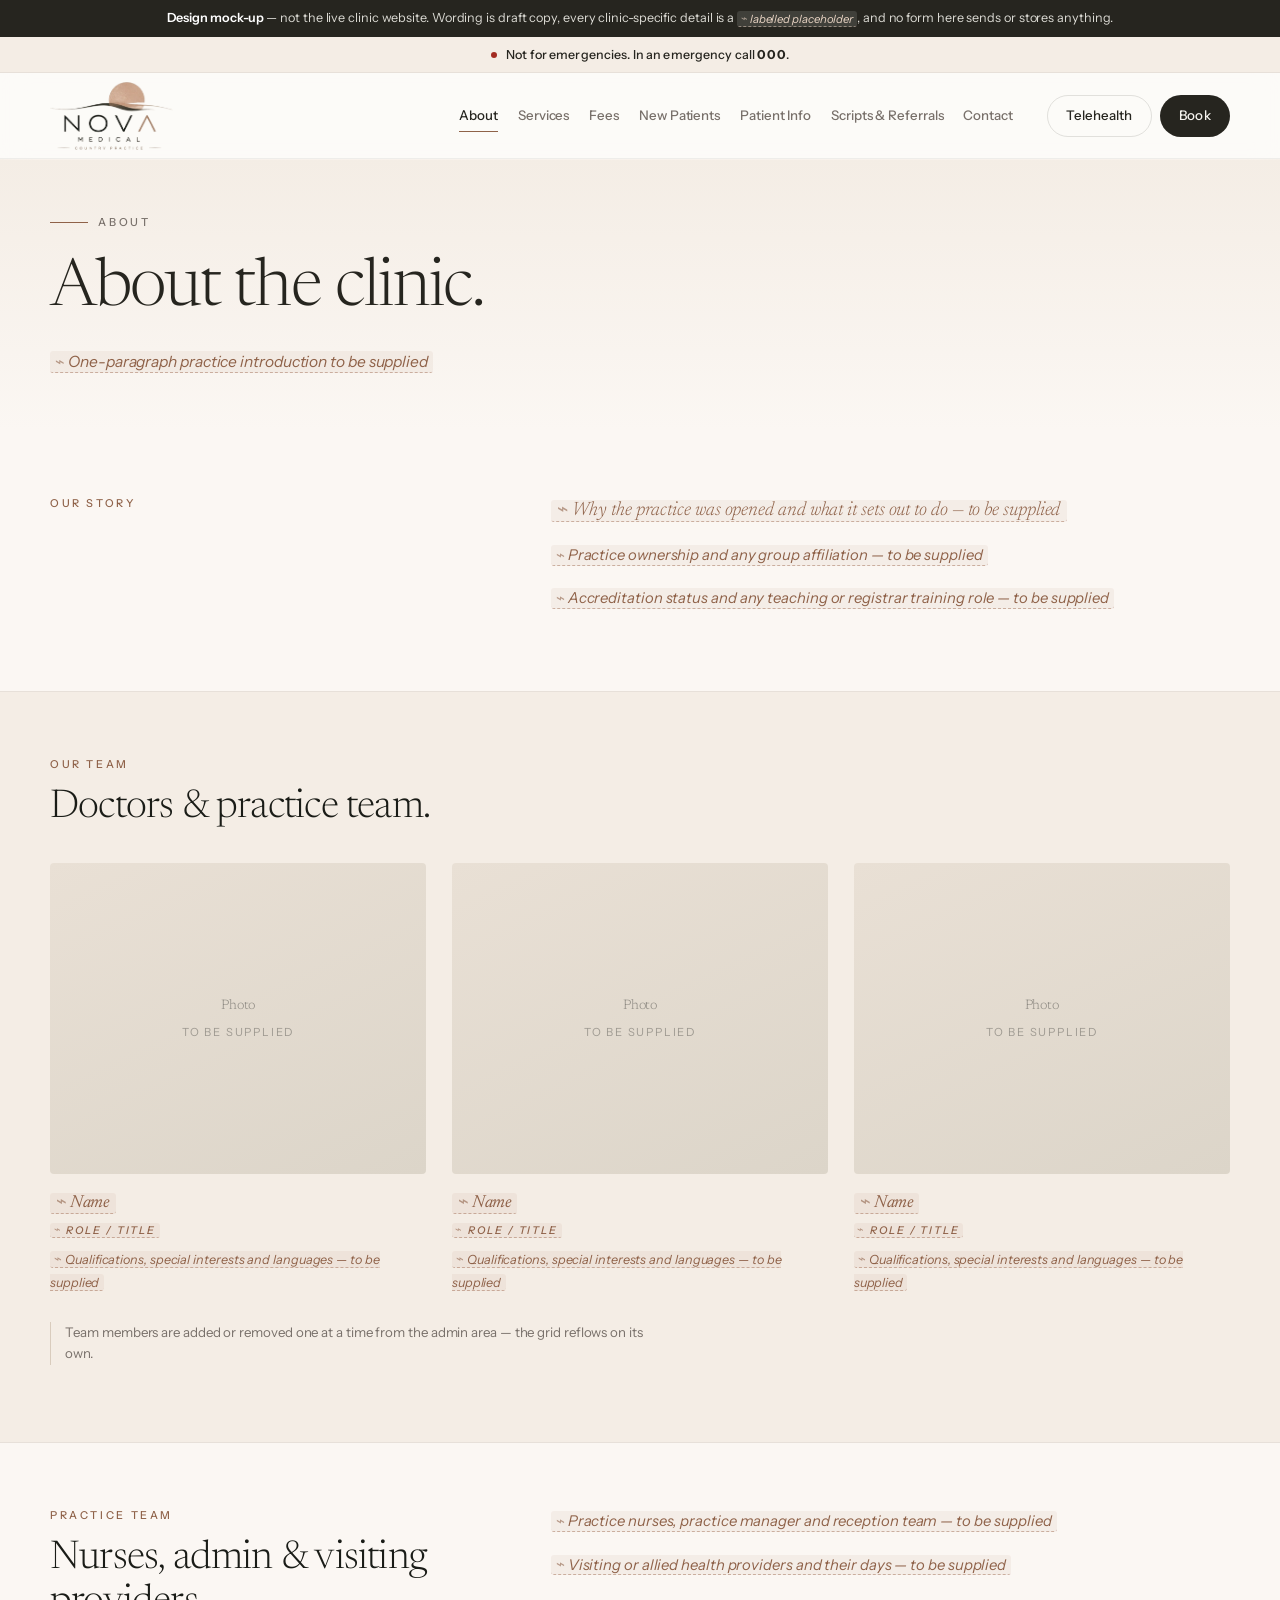
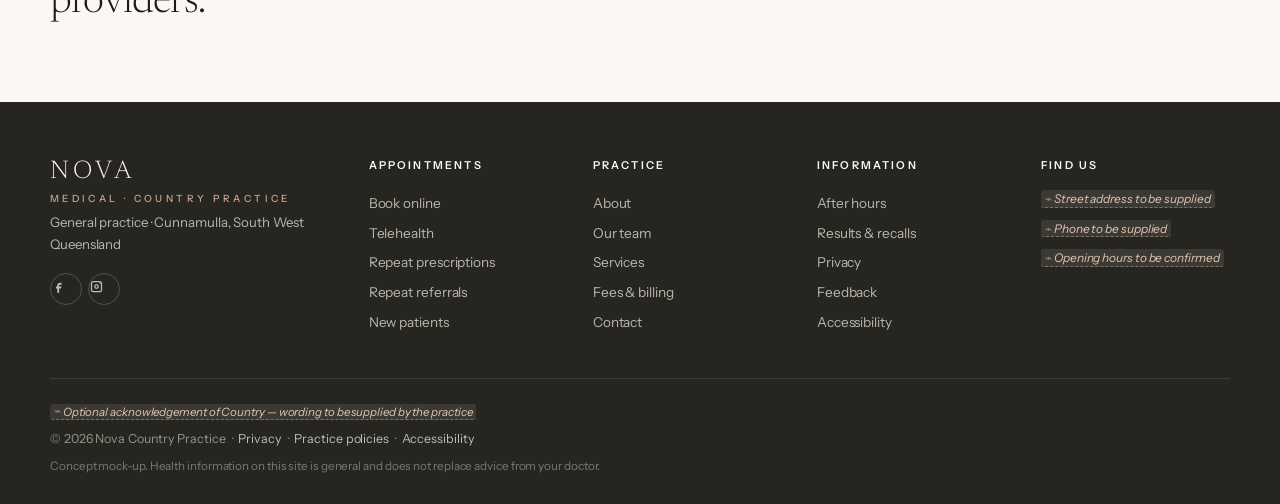
==== commit 8106d014: "Round 3: palette rebuilt from the supplied logo (warm neutrals, blush, rose accent); real logo in he" ====
--- a/about.html
+++ b/about.html
@@ -25,9 +25,8 @@
 
 <header class="site">
   <div class="wrap hdr">
-    <a class="brand" href="index.html" aria-label="Nova Country Practice — home">
-      <span class="mark"><svg viewBox="0 0 40 40" fill="none" aria-hidden="true"><path d="M20 4v32M4 20h32" stroke="currentColor" stroke-width="1"/><circle cx="20" cy="20" r="9" stroke="currentColor" stroke-width="1"/><circle cx="20" cy="20" r="2.6" fill="currentColor"/></svg></span>
-      <span class="brandtext"><span class="bt1">Nova Country</span><span class="bt2">Practice</span></span>
+    <a class="brand" href="index.html" aria-label="Nova Medical Country Practice — home">
+      <img class="logo" src="logo.png" alt="Nova Medical — Country Practice" width="531" height="293">
     </a>
     <nav class="mainnav" aria-label="Main"><a href="about.html" class="on">About</a><a href="services.html">Services</a><a href="fees.html">Fees</a><a href="new-patients.html">New Patients</a><a href="patient-info.html">Patient Info</a><a href="requests.html">Scripts &amp; Referrals</a><a href="contact.html">Contact</a></nav>
     <div class="hdr-actions">
@@ -101,8 +100,7 @@
   <div class="wrap">
     <div class="fgrid">
       <div class="fcol fbrand">
-        <span class="mark"><svg viewBox="0 0 40 40" fill="none" aria-hidden="true"><path d="M20 4v32M4 20h32" stroke="currentColor" stroke-width="1"/><circle cx="20" cy="20" r="9" stroke="currentColor" stroke-width="1"/><circle cx="20" cy="20" r="2.6" fill="currentColor"/></svg></span>
-        <p class="fname">Nova Country Practice</p>
+        <p class="fwordmark"><span class="fw1">Nova</span><span class="fw2">Medical &middot; Country Practice</span></p>
         <p class="fsub">General practice &middot; Cunnamulla, South West Queensland</p>
         <div class="socials">
           <a href="#" aria-label="Facebook (link to be supplied)"><svg viewBox="0 0 24 24" aria-hidden="true"><path d="M14 9h3V6h-3c-2.2 0-4 1.8-4 4v2H8v3h2v7h3v-7h3l1-3h-4v-2c0-.6.4-1 1-1z"/></svg></a>
--- a/styles.css
+++ b/styles.css
@@ -2,19 +2,22 @@
    Premium/modern refresh: cooler neutrals, deep eucalypt primary, clay as a
    small accent only. Type: Newsreader (display) + Instrument Sans (body). */
 
+/* Palette is sampled from the practice logo:
+   ink #1A1C17, sun/rose #CDA790, logo ground #F1EAE2. */
 :root{
-  --paper:#FCFBF9;
-  --mist:#F4F2ED;
-  --stone:#E7E3DA;
-  --stone-2:#D8D2C6;
-  --deep:#22302A;          /* primary: deep eucalypt */
-  --deep-2:#2E3F37;
-  --ink:#171A18;
-  --muted:#6C6E68;
-  --clay:#9A6247;          /* accent, used sparingly */
-  --clay-lt:#B98263;
-  --line:rgba(23,26,24,.11);
-  --line-2:rgba(23,26,24,.06);
+  --paper:#FBF7F3;         /* warm white */
+  --mist:#F4EDE5;          /* beige */
+  --blush:#F8EFE9;         /* light pink-beige band */
+  --stone:#E9E0D5;         /* soft taupe */
+  --stone-2:#D9CCBD;       /* greige */
+  --deep:#26251F;          /* primary: warm charcoal, from the logo ink */
+  --deep-2:#35332B;
+  --ink:#1A1C17;
+  --muted:#78706A;         /* warm grey */
+  --clay:#8F6249;          /* rose-brown — text accents (contrast-safe) */
+  --clay-lt:#CDA790;       /* the logo sun — decorative fills and reversed text */
+  --line:rgba(26,28,23,.12);
+  --line-2:rgba(26,28,23,.06);
   --white:#fff;
   --red:#A32C22;
   --sh-sm:0 1px 2px rgba(23,26,24,.04);
@@ -72,10 +75,9 @@
 
 /* ---------- header ---------- */
 header.site{position:sticky;top:0;z-index:100;background:rgba(252,251,249,.9);backdrop-filter:blur(14px);border-bottom:1px solid var(--line-2)}
-.hdr{display:flex;align-items:center;gap:1.5rem;padding:.8rem 0}
-.brand{display:flex;align-items:center;gap:.65rem;text-decoration:none;flex-shrink:0}
-.mark{width:30px;height:30px;color:var(--deep);flex-shrink:0}
-.mark svg{width:100%;height:100%;display:block}
+.hdr{display:flex;align-items:center;gap:1.5rem;padding:.55rem 0}
+.brand{display:flex;align-items:center;text-decoration:none;flex-shrink:0}
+.logo{height:68px;width:auto;display:block}
 .brandtext{display:flex;flex-direction:column;line-height:1}
 .bt1{font-family:var(--serif);font-size:1.08rem;font-weight:400;color:var(--deep);letter-spacing:-.01em}
 .bt2{font-size:.58rem;letter-spacing:.3em;text-transform:uppercase;color:var(--muted);margin-top:.32rem;font-weight:500}
@@ -111,7 +113,7 @@
 .mobcta .btn{flex:1}
 
 /* ---------- hero ---------- */
-.hero{background:linear-gradient(180deg,var(--paper) 0%,var(--mist) 100%);border-bottom:1px solid var(--line-2)}
+.hero{background:linear-gradient(178deg,var(--paper) 0%,var(--blush) 62%,var(--mist) 100%);border-bottom:1px solid var(--line-2)}
 .hero-in{display:grid;grid-template-columns:1.02fr .98fr;gap:3.6rem;align-items:center;padding:4.4rem 0 4.8rem}
 .eyebrow{display:flex;align-items:center;gap:.65rem;font-size:.69rem;letter-spacing:.24em;text-transform:uppercase;color:var(--muted);font-weight:500;margin-bottom:1.4rem}
 .eyebrow .rule{width:38px;height:1px;background:var(--clay);display:block}
@@ -131,7 +133,7 @@
 .hero-art{animation:rise .85s .25s cubic-bezier(.2,.7,.3,1) backwards}
 .hero-img{
   aspect-ratio:5/4;border-radius:4px;overflow:hidden;display:grid;place-items:center;
-  background:linear-gradient(155deg,var(--stone),#DCD5C9 60%,#CFC7B8);
+  background:linear-gradient(155deg,var(--stone),#E0D0C2 58%,#D3BCAA);
   box-shadow:var(--sh-lg);
 }
 .imgph{font-family:var(--serif);font-size:1rem;font-weight:300;color:rgba(23,26,24,.42);text-align:center;line-height:1.55;padding:1rem}
@@ -231,7 +233,7 @@
 .urgent strong{color:var(--deep);font-weight:600}
 
 /* ---------- cta ---------- */
-.cta{padding:4.2rem 0;text-align:center}
+.cta{padding:4.2rem 0;text-align:center;background:var(--blush);border-top:1px solid var(--line-2)}
 .ctain h2{color:var(--deep);margin-bottom:1.4rem}
 .ctain .hero-cta{justify-content:center;margin-top:0}
 
@@ -358,7 +360,9 @@
 /* ---------- footer ---------- */
 footer.site{background:var(--deep);color:rgba(240,238,232,.72);padding:3.6rem 0 1.8rem;font-size:.88rem}
 footer .ph{background:rgba(255,255,255,.09);color:#E3C7B3;border-bottom-color:rgba(227,199,179,.4)}
-footer .mark{color:var(--clay-lt);margin-bottom:.9rem}
+.fwordmark{font-family:var(--serif);font-weight:300;color:#F7F3EE;line-height:1;margin-bottom:.55rem}
+.fwordmark .fw1{display:block;font-size:1.6rem;letter-spacing:.16em;text-transform:uppercase}
+.fwordmark .fw2{display:block;font-family:var(--sans);font-size:.62rem;letter-spacing:.34em;text-transform:uppercase;color:var(--clay-lt);margin-top:.5rem;font-weight:500}
 footer .socials a{border-color:rgba(255,255,255,.2);color:rgba(240,238,232,.75)}
 footer .socials a:hover{background:var(--clay-lt);color:var(--deep);border-color:var(--clay-lt)}
 .fgrid{display:grid;grid-template-columns:1.5fr repeat(4,1fr);gap:2.2rem}
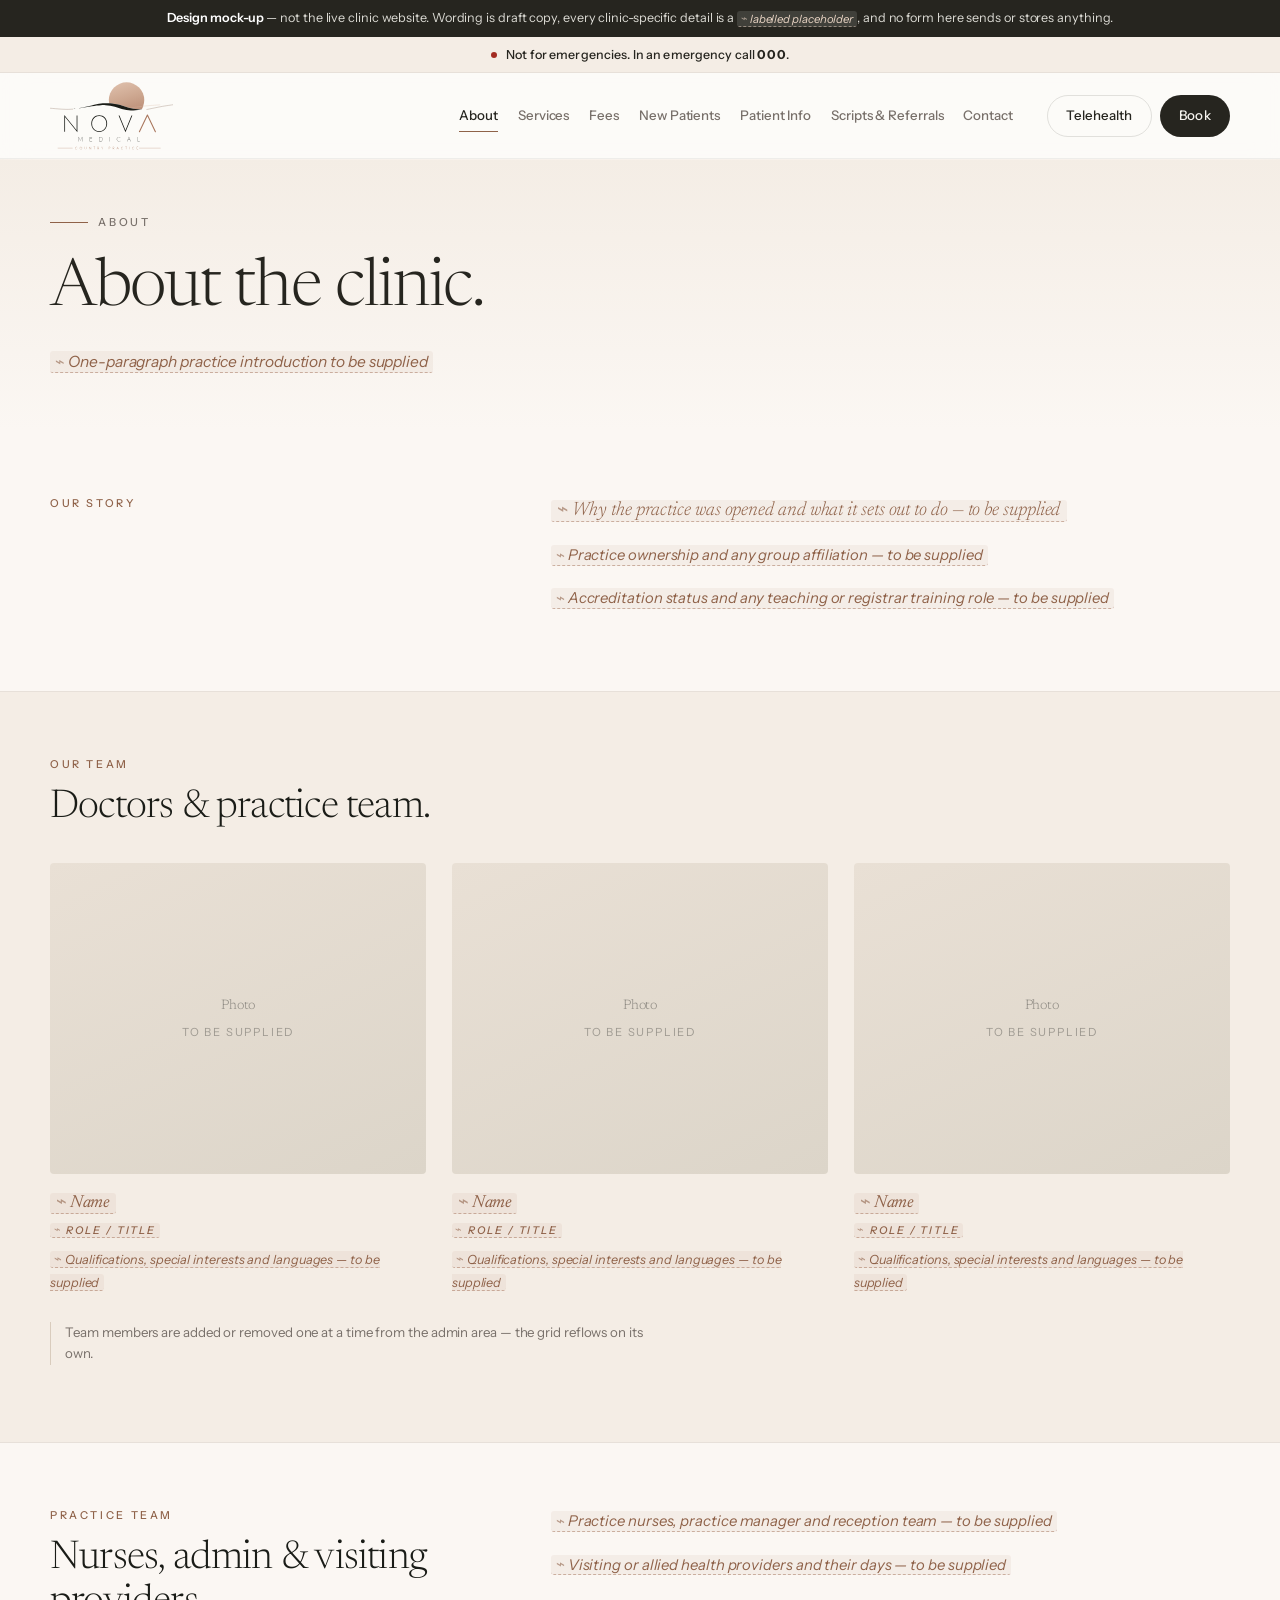
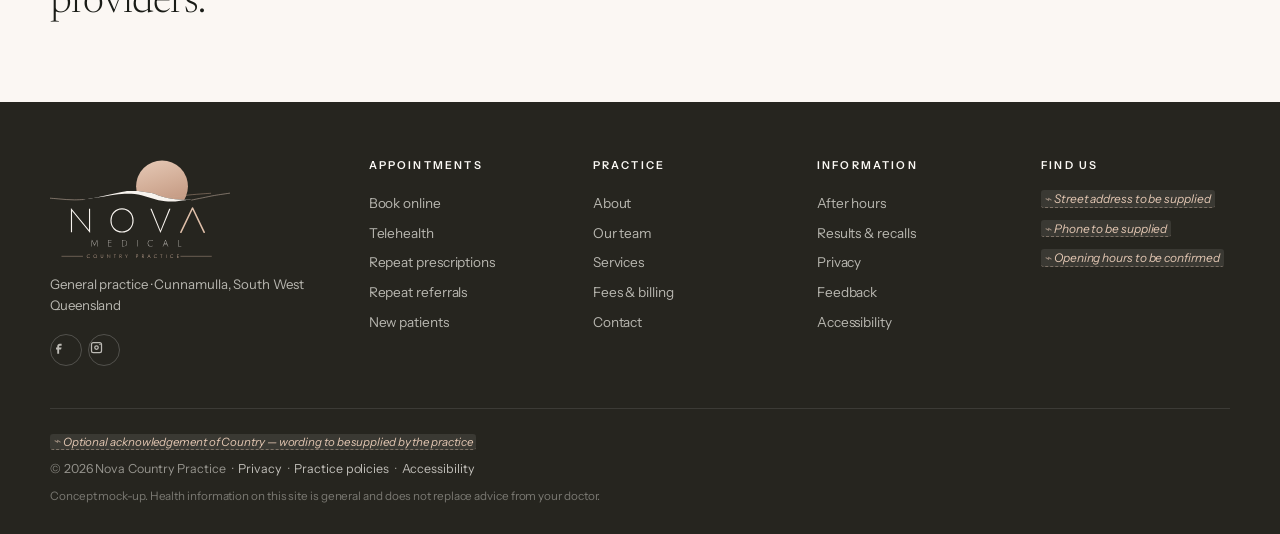
==== commit 08c85260: "Vector logo rebuilt: SVG in header, reversed SVG in footer, favicons" ====
--- a/about.html
+++ b/about.html
@@ -9,6 +9,9 @@
 <link rel="preconnect" href="https://fonts.googleapis.com">
 <link rel="preconnect" href="https://fonts.gstatic.com" crossorigin>
 <link href="https://fonts.googleapis.com/css2?family=Newsreader:ital,opsz,wght@0,6..72,200;0,6..72,300;0,6..72,400;1,6..72,300&family=Instrument+Sans:wght@400;500;600&display=swap" rel="stylesheet">
+<link rel="icon" href="favicon.svg" type="image/svg+xml">
+<link rel="icon" href="favicon-512.png" sizes="512x512">
+<link rel="apple-touch-icon" href="apple-touch-icon.png">
 <link rel="stylesheet" href="styles.css">
 </head>
 <body>
@@ -25,8 +28,8 @@
 
 <header class="site">
   <div class="wrap hdr">
-    <a class="brand" href="index.html" aria-label="Nova Medical Country Practice — home">
-      <img class="logo" src="logo.png" alt="Nova Medical — Country Practice" width="531" height="293">
+    <a class="brand" href="index.html" aria-label="Nova Country Practice — home">
+      <img class="logo" src="logo.svg" alt="Nova Country Practice" width="531" height="293">
     </a>
     <nav class="mainnav" aria-label="Main"><a href="about.html" class="on">About</a><a href="services.html">Services</a><a href="fees.html">Fees</a><a href="new-patients.html">New Patients</a><a href="patient-info.html">Patient Info</a><a href="requests.html">Scripts &amp; Referrals</a><a href="contact.html">Contact</a></nav>
     <div class="hdr-actions">
@@ -100,7 +103,7 @@
   <div class="wrap">
     <div class="fgrid">
       <div class="fcol fbrand">
-        <p class="fwordmark"><span class="fw1">Nova</span><span class="fw2">Medical &middot; Country Practice</span></p>
+        <img class="flogo" src="logo-reversed.svg" alt="Nova Country Practice" width="531" height="293">
         <p class="fsub">General practice &middot; Cunnamulla, South West Queensland</p>
         <div class="socials">
           <a href="#" aria-label="Facebook (link to be supplied)"><svg viewBox="0 0 24 24" aria-hidden="true"><path d="M14 9h3V6h-3c-2.2 0-4 1.8-4 4v2H8v3h2v7h3v-7h3l1-3h-4v-2c0-.6.4-1 1-1z"/></svg></a>
--- a/styles.css
+++ b/styles.css
@@ -360,9 +360,7 @@
 /* ---------- footer ---------- */
 footer.site{background:var(--deep);color:rgba(240,238,232,.72);padding:3.6rem 0 1.8rem;font-size:.88rem}
 footer .ph{background:rgba(255,255,255,.09);color:#E3C7B3;border-bottom-color:rgba(227,199,179,.4)}
-.fwordmark{font-family:var(--serif);font-weight:300;color:#F7F3EE;line-height:1;margin-bottom:.55rem}
-.fwordmark .fw1{display:block;font-size:1.6rem;letter-spacing:.16em;text-transform:uppercase}
-.fwordmark .fw2{display:block;font-family:var(--sans);font-size:.62rem;letter-spacing:.34em;text-transform:uppercase;color:var(--clay-lt);margin-top:.5rem;font-weight:500}
+.flogo{width:180px;height:auto;margin-bottom:.9rem}
 footer .socials a{border-color:rgba(255,255,255,.2);color:rgba(240,238,232,.75)}
 footer .socials a:hover{background:var(--clay-lt);color:var(--deep);border-color:var(--clay-lt)}
 .fgrid{display:grid;grid-template-columns:1.5fr repeat(4,1fr);gap:2.2rem}
